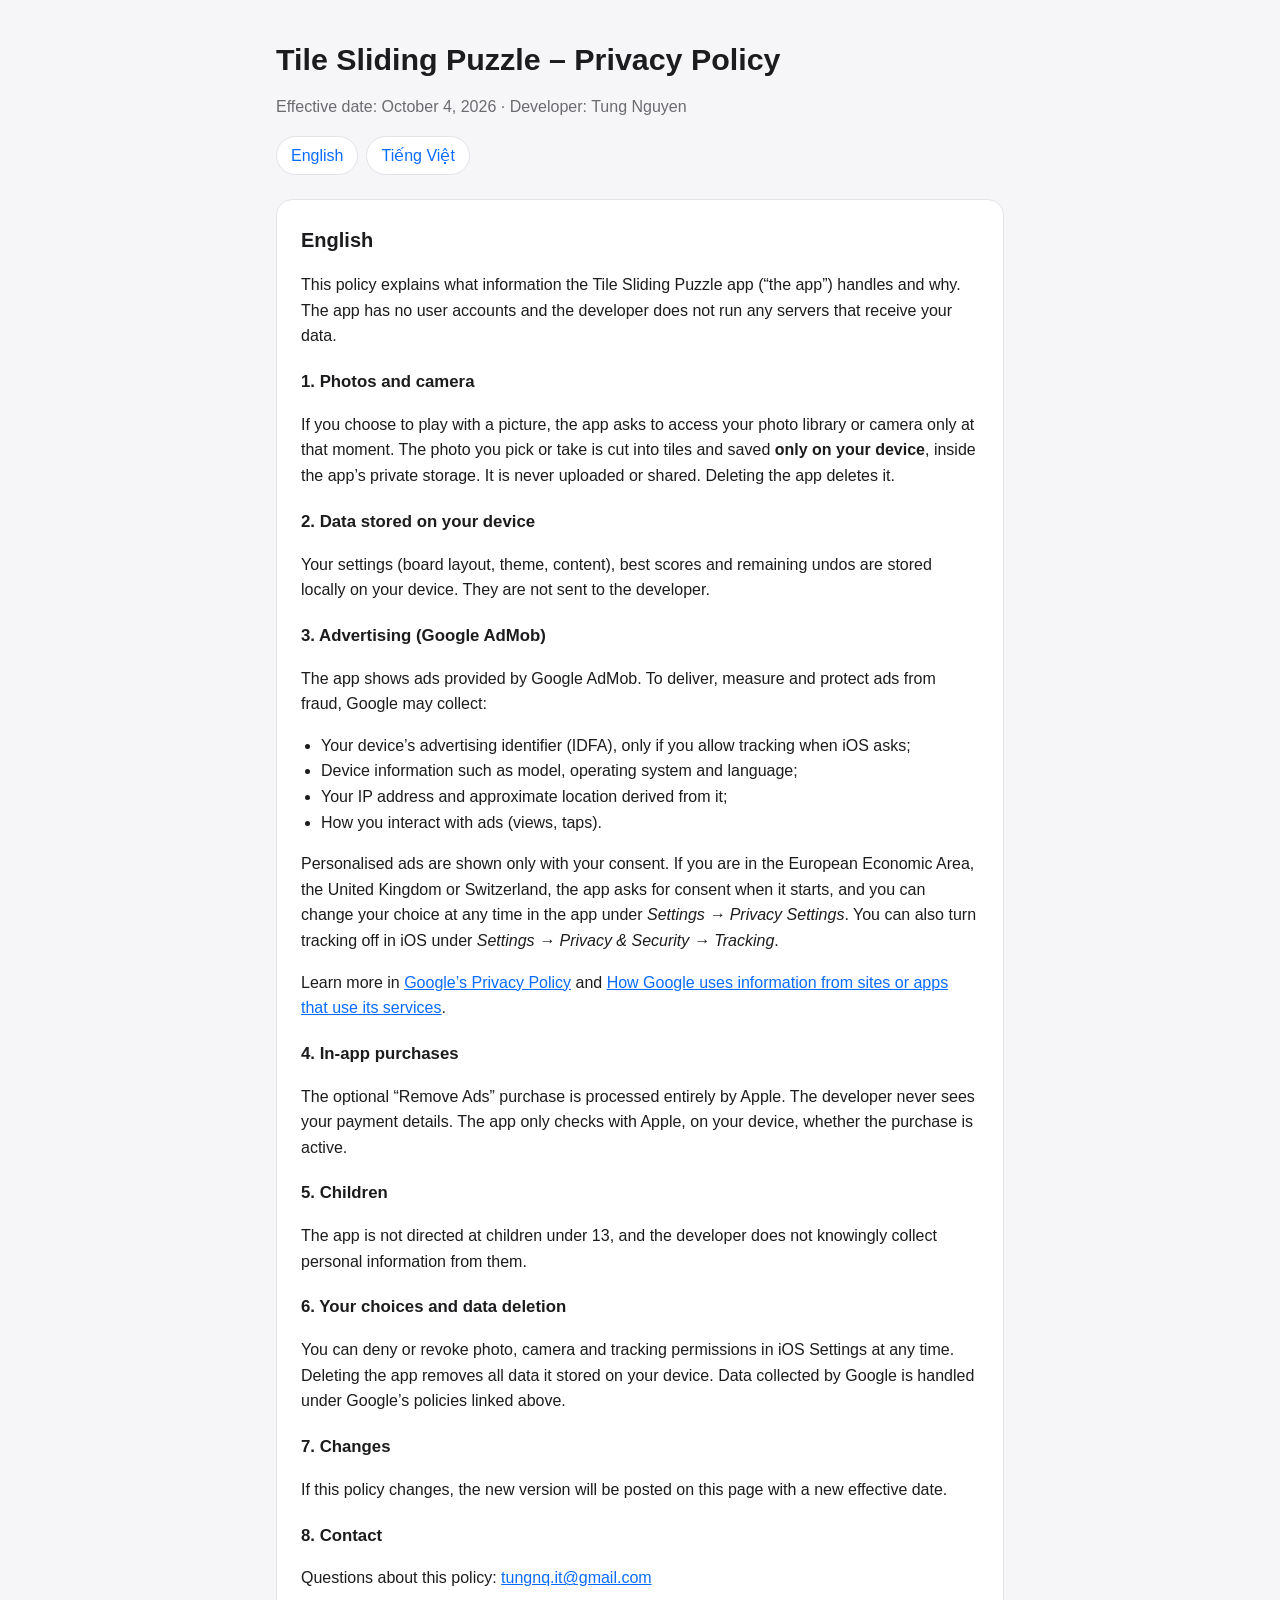
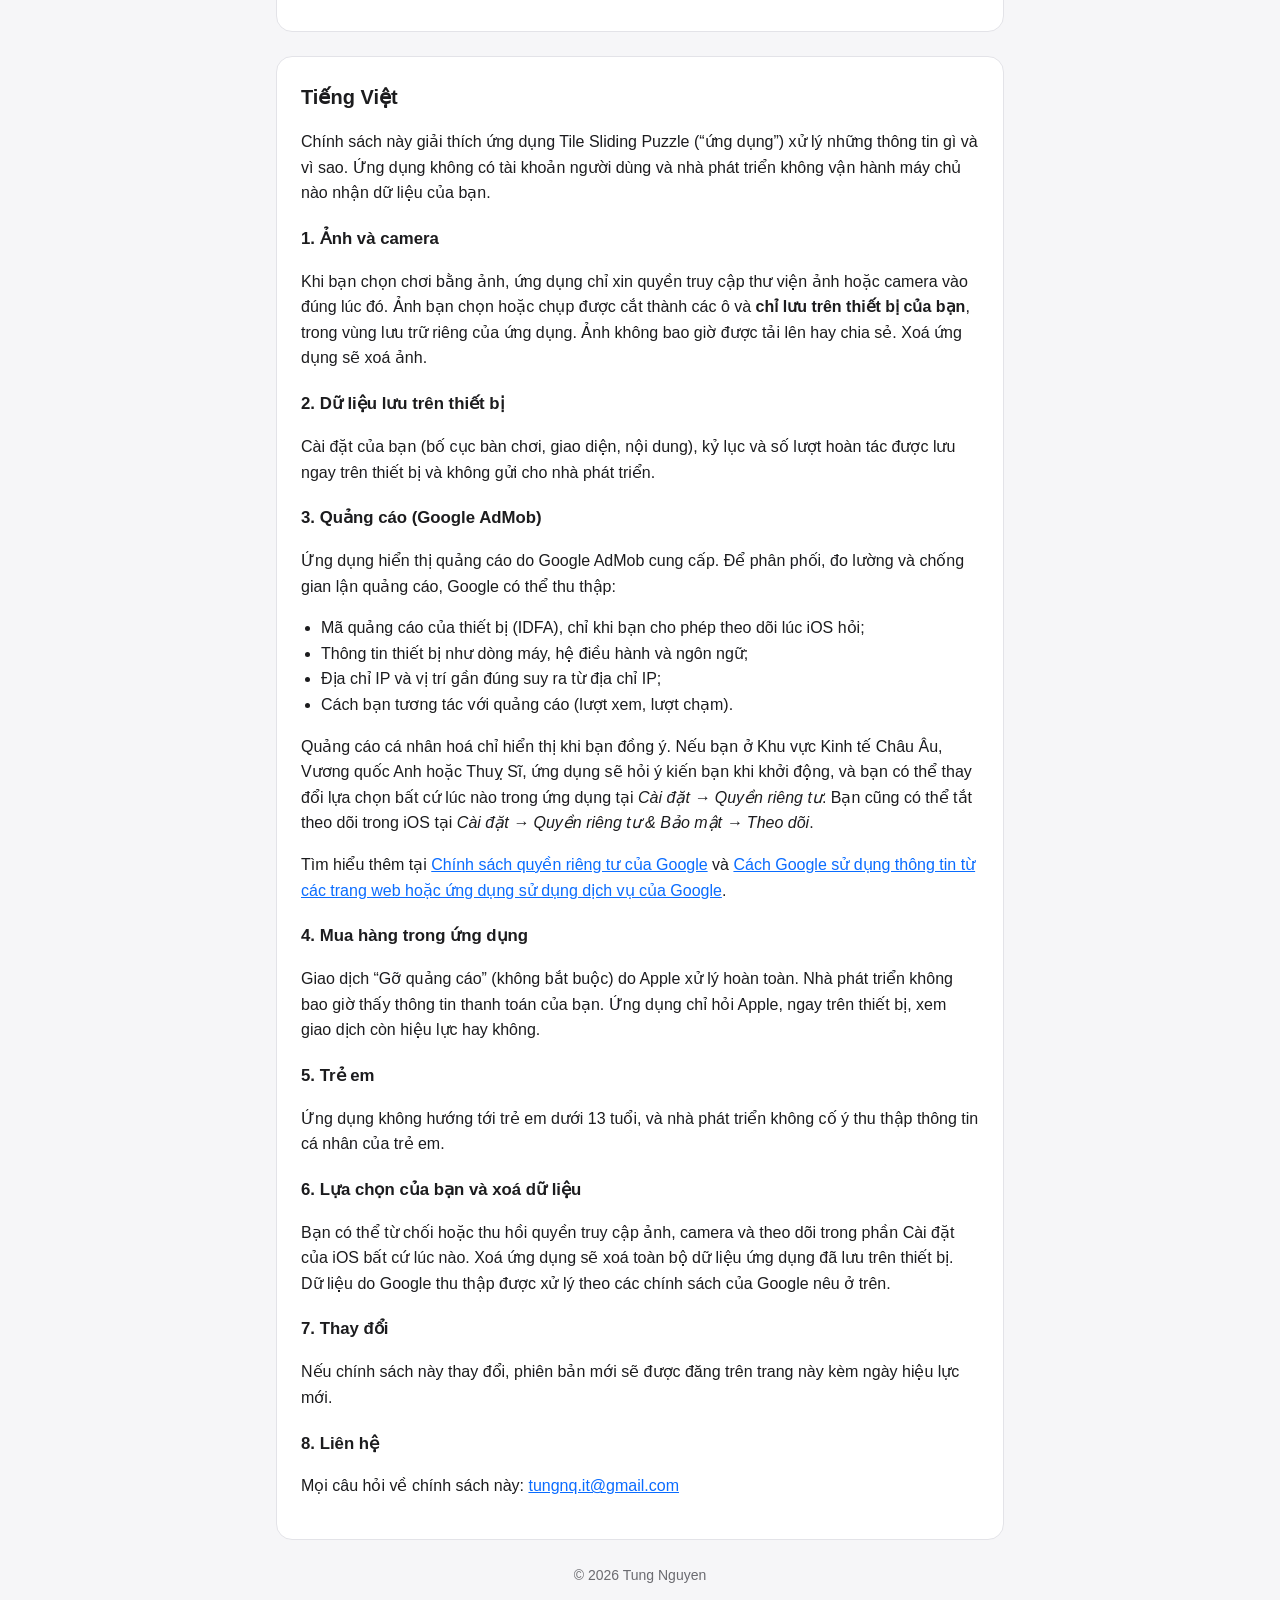
==== tile-sliding-puzzle/privacy-policy.html @ 5255c0d8 "Add developer site and Tile Sliding Puzzle privacy policy Co-Authored-By: Claude Opus 5.5 <noreply@a" ====
<!doctype html>
<html lang="en">
<head>
  <meta charset="utf-8">
  <meta name="viewport" content="width=device-width, initial-scale=1">
  <title>Tile Sliding Puzzle – Privacy Policy</title>
  <meta name="description" content="Privacy policy for the Tile Sliding Puzzle iOS app.">
  <link rel="stylesheet" href="../style.css">
</head>
<body>
<main>
  <h1>Tile Sliding Puzzle – Privacy Policy</h1>
  <p class="muted">Effective date: October 4, 2026 · Developer: Tung Nguyen</p>

  <nav class="lang">
    <a href="#en">English</a>
    <a href="#vi">Tiếng Việt</a>
  </nav>

  <section class="card" id="en" lang="en">
    <h2>English</h2>
    <p>This policy explains what information the Tile Sliding Puzzle app (“the app”) handles and why. The app has no user accounts and the developer does not run any servers that receive your data.</p>

    <h3>1. Photos and camera</h3>
    <p>If you choose to play with a picture, the app asks to access your photo library or camera only at that moment. The photo you pick or take is cut into tiles and saved <strong>only on your device</strong>, inside the app’s private storage. It is never uploaded or shared. Deleting the app deletes it.</p>

    <h3>2. Data stored on your device</h3>
    <p>Your settings (board layout, theme, content), best scores and remaining undos are stored locally on your device. They are not sent to the developer.</p>

    <h3>3. Advertising (Google AdMob)</h3>
    <p>The app shows ads provided by Google AdMob. To deliver, measure and protect ads from fraud, Google may collect:</p>
    <ul>
      <li>Your device’s advertising identifier (IDFA), only if you allow tracking when iOS asks;</li>
      <li>Device information such as model, operating system and language;</li>
      <li>Your IP address and approximate location derived from it;</li>
      <li>How you interact with ads (views, taps).</li>
    </ul>
    <p>Personalised ads are shown only with your consent. If you are in the European Economic Area, the United Kingdom or Switzerland, the app asks for consent when it starts, and you can change your choice at any time in the app under <em>Settings → Privacy Settings</em>. You can also turn tracking off in iOS under <em>Settings → Privacy &amp; Security → Tracking</em>.</p>
    <p>Learn more in <a href="https://policies.google.com/privacy">Google’s Privacy Policy</a> and <a href="https://policies.google.com/technologies/partner-sites">How Google uses information from sites or apps that use its services</a>.</p>

    <h3>4. In-app purchases</h3>
    <p>The optional “Remove Ads” purchase is processed entirely by Apple. The developer never sees your payment details. The app only checks with Apple, on your device, whether the purchase is active.</p>

    <h3>5. Children</h3>
    <p>The app is not directed at children under 13, and the developer does not knowingly collect personal information from them.</p>

    <h3>6. Your choices and data deletion</h3>
    <p>You can deny or revoke photo, camera and tracking permissions in iOS Settings at any time. Deleting the app removes all data it stored on your device. Data collected by Google is handled under Google’s policies linked above.</p>

    <h3>7. Changes</h3>
    <p>If this policy changes, the new version will be posted on this page with a new effective date.</p>

    <h3>8. Contact</h3>
    <p>Questions about this policy: <a href="mailto:tungnq.it@gmail.com">tungnq.it@gmail.com</a></p>
  </section>

  <section class="card" id="vi" lang="vi">
    <h2>Tiếng Việt</h2>
    <p>Chính sách này giải thích ứng dụng Tile Sliding Puzzle (“ứng dụng”) xử lý những thông tin gì và vì sao. Ứng dụng không có tài khoản người dùng và nhà phát triển không vận hành máy chủ nào nhận dữ liệu của bạn.</p>

    <h3>1. Ảnh và camera</h3>
    <p>Khi bạn chọn chơi bằng ảnh, ứng dụng chỉ xin quyền truy cập thư viện ảnh hoặc camera vào đúng lúc đó. Ảnh bạn chọn hoặc chụp được cắt thành các ô và <strong>chỉ lưu trên thiết bị của bạn</strong>, trong vùng lưu trữ riêng của ứng dụng. Ảnh không bao giờ được tải lên hay chia sẻ. Xoá ứng dụng sẽ xoá ảnh.</p>

    <h3>2. Dữ liệu lưu trên thiết bị</h3>
    <p>Cài đặt của bạn (bố cục bàn chơi, giao diện, nội dung), kỷ lục và số lượt hoàn tác được lưu ngay trên thiết bị và không gửi cho nhà phát triển.</p>

    <h3>3. Quảng cáo (Google AdMob)</h3>
    <p>Ứng dụng hiển thị quảng cáo do Google AdMob cung cấp. Để phân phối, đo lường và chống gian lận quảng cáo, Google có thể thu thập:</p>
    <ul>
      <li>Mã quảng cáo của thiết bị (IDFA), chỉ khi bạn cho phép theo dõi lúc iOS hỏi;</li>
      <li>Thông tin thiết bị như dòng máy, hệ điều hành và ngôn ngữ;</li>
      <li>Địa chỉ IP và vị trí gần đúng suy ra từ địa chỉ IP;</li>
      <li>Cách bạn tương tác với quảng cáo (lượt xem, lượt chạm).</li>
    </ul>
    <p>Quảng cáo cá nhân hoá chỉ hiển thị khi bạn đồng ý. Nếu bạn ở Khu vực Kinh tế Châu Âu, Vương quốc Anh hoặc Thuỵ Sĩ, ứng dụng sẽ hỏi ý kiến bạn khi khởi động, và bạn có thể thay đổi lựa chọn bất cứ lúc nào trong ứng dụng tại <em>Cài đặt → Quyền riêng tư</em>. Bạn cũng có thể tắt theo dõi trong iOS tại <em>Cài đặt → Quyền riêng tư &amp; Bảo mật → Theo dõi</em>.</p>
    <p>Tìm hiểu thêm tại <a href="https://policies.google.com/privacy?hl=vi">Chính sách quyền riêng tư của Google</a> và <a href="https://policies.google.com/technologies/partner-sites?hl=vi">Cách Google sử dụng thông tin từ các trang web hoặc ứng dụng sử dụng dịch vụ của Google</a>.</p>

    <h3>4. Mua hàng trong ứng dụng</h3>
    <p>Giao dịch “Gỡ quảng cáo” (không bắt buộc) do Apple xử lý hoàn toàn. Nhà phát triển không bao giờ thấy thông tin thanh toán của bạn. Ứng dụng chỉ hỏi Apple, ngay trên thiết bị, xem giao dịch còn hiệu lực hay không.</p>

    <h3>5. Trẻ em</h3>
    <p>Ứng dụng không hướng tới trẻ em dưới 13 tuổi, và nhà phát triển không cố ý thu thập thông tin cá nhân của trẻ em.</p>

    <h3>6. Lựa chọn của bạn và xoá dữ liệu</h3>
    <p>Bạn có thể từ chối hoặc thu hồi quyền truy cập ảnh, camera và theo dõi trong phần Cài đặt của iOS bất cứ lúc nào. Xoá ứng dụng sẽ xoá toàn bộ dữ liệu ứng dụng đã lưu trên thiết bị. Dữ liệu do Google thu thập được xử lý theo các chính sách của Google nêu ở trên.</p>

    <h3>7. Thay đổi</h3>
    <p>Nếu chính sách này thay đổi, phiên bản mới sẽ được đăng trên trang này kèm ngày hiệu lực mới.</p>

    <h3>8. Liên hệ</h3>
    <p>Mọi câu hỏi về chính sách này: <a href="mailto:tungnq.it@gmail.com">tungnq.it@gmail.com</a></p>
  </section>

  <footer>© 2026 Tung Nguyen</footer>
</main>
</body>
</html>
---- style.css ----
:root {
  --bg: #f6f6f8;
  --surface: #ffffff;
  --text: #1c1c1e;
  --muted: #6b6b70;
  --accent: #0a6cff;
  --border: #e3e3e8;
}

@media (prefers-color-scheme: dark) {
  :root {
    --bg: #000000;
    --surface: #1c1c1e;
    --text: #f2f2f7;
    --muted: #a1a1a8;
    --accent: #4c9dff;
    --border: #2c2c2e;
  }
}

* { box-sizing: border-box; }

body {
  margin: 0;
  background: var(--bg);
  color: var(--text);
  font: 16px/1.6 -apple-system, BlinkMacSystemFont, "Segoe UI", Roboto, Helvetica, Arial, sans-serif;
  -webkit-text-size-adjust: 100%;
}

main {
  max-width: 760px;
  margin: 0 auto;
  padding: 40px 16px 64px;
}

.card {
  background: var(--surface);
  border: 1px solid var(--border);
  border-radius: 16px;
  padding: 24px;
  margin-bottom: 24px;
}

h1 { font-size: 1.9rem; line-height: 1.25; margin: 0 0 4px; }
h2 { font-size: 1.25rem; margin: 32px 0 8px; }
h3 { font-size: 1.05rem; margin: 20px 0 6px; }
.card > h2:first-child { margin-top: 0; }

p, li { overflow-wrap: anywhere; }
ul { padding-left: 1.25rem; }
a { color: var(--accent); }
.muted { color: var(--muted); }

nav.lang {
  display: flex;
  gap: 8px;
  margin: 16px 0 24px;
}
nav.lang a {
  padding: 6px 14px;
  border: 1px solid var(--border);
  border-radius: 999px;
  text-decoration: none;
  background: var(--surface);
}

footer {
  text-align: center;
  color: var(--muted);
  font-size: 0.875rem;
}
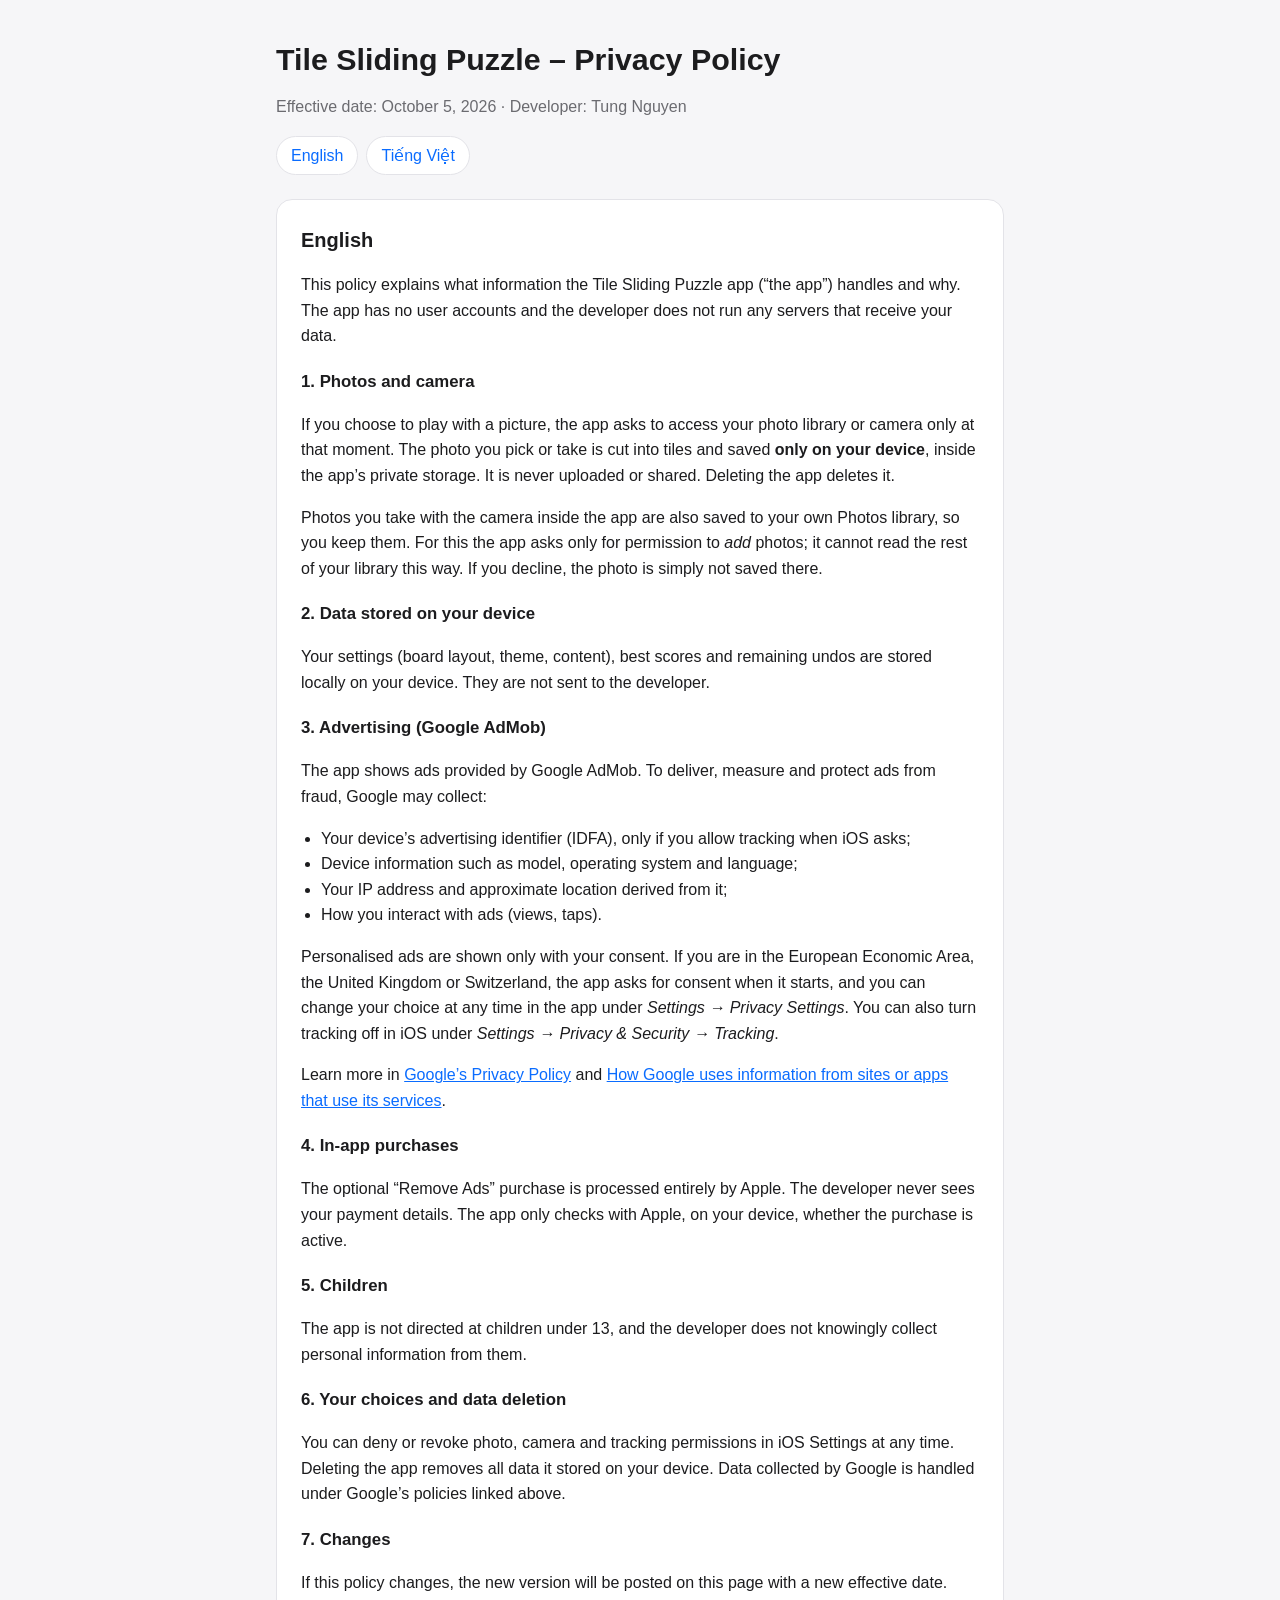
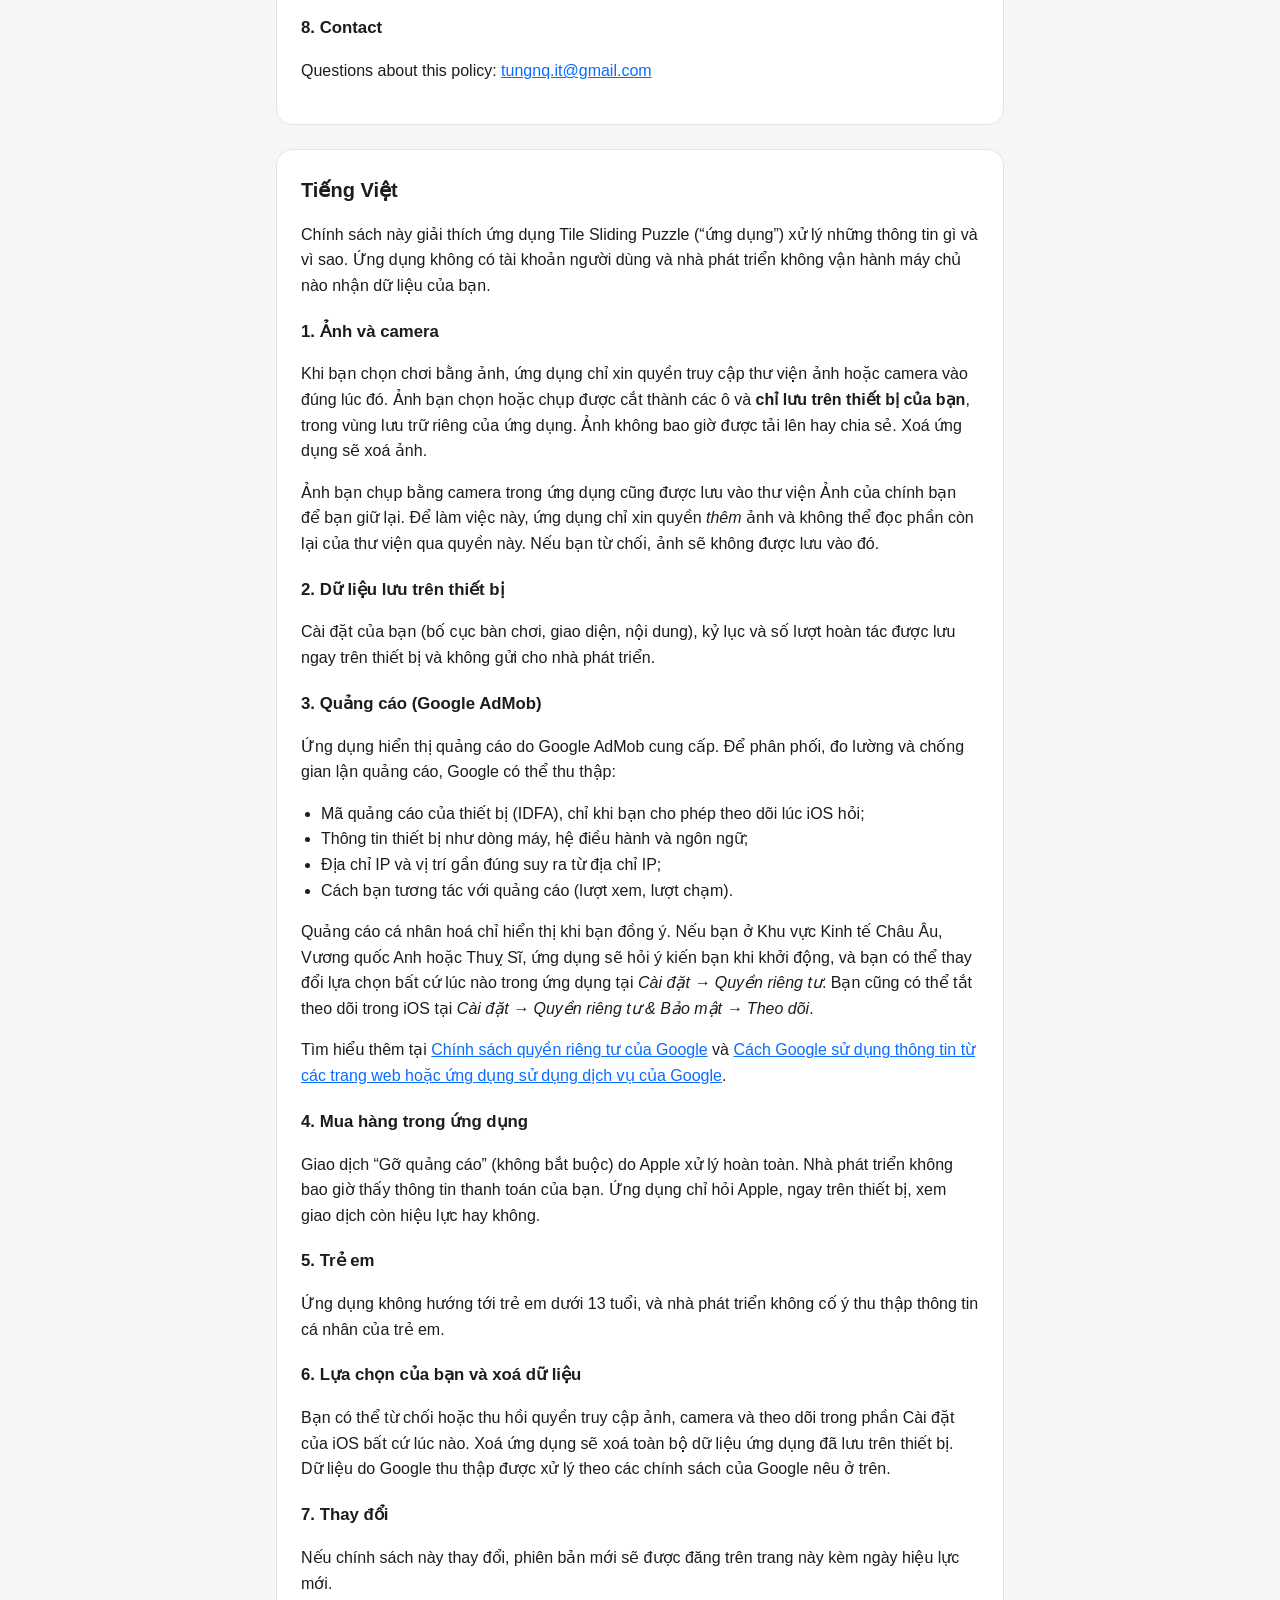
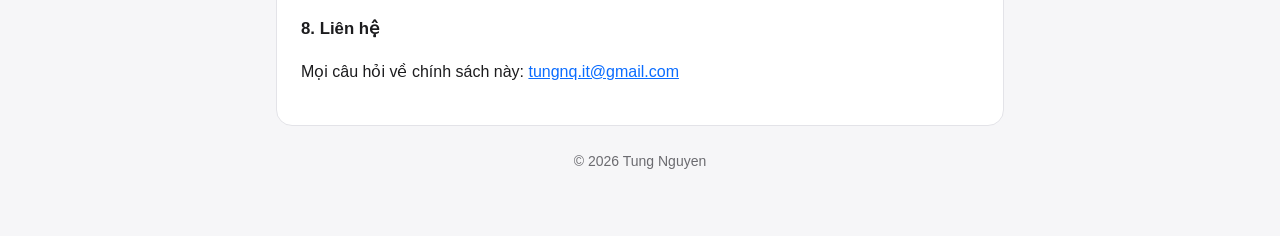
==== commit 5ec26e1c: "Privacy policy: camera photos are saved to the user's Photos library Co-Authored-By: Claude Opus 5.5" ====
--- a/tile-sliding-puzzle/privacy-policy.html
+++ b/tile-sliding-puzzle/privacy-policy.html
@@ -10,7 +10,7 @@
 <body>
 <main>
   <h1>Tile Sliding Puzzle – Privacy Policy</h1>
-  <p class="muted">Effective date: October 4, 2026 · Developer: Tung Nguyen</p>
+  <p class="muted">Effective date: October 5, 2026 · Developer: Tung Nguyen</p>
 
   <nav class="lang">
     <a href="#en">English</a>
@@ -23,6 +23,7 @@
 
     <h3>1. Photos and camera</h3>
     <p>If you choose to play with a picture, the app asks to access your photo library or camera only at that moment. The photo you pick or take is cut into tiles and saved <strong>only on your device</strong>, inside the app’s private storage. It is never uploaded or shared. Deleting the app deletes it.</p>
+    <p>Photos you take with the camera inside the app are also saved to your own Photos library, so you keep them. For this the app asks only for permission to <em>add</em> photos; it cannot read the rest of your library this way. If you decline, the photo is simply not saved there.</p>
 
     <h3>2. Data stored on your device</h3>
     <p>Your settings (board layout, theme, content), best scores and remaining undos are stored locally on your device. They are not sent to the developer.</p>
@@ -60,6 +61,7 @@
 
     <h3>1. Ảnh và camera</h3>
     <p>Khi bạn chọn chơi bằng ảnh, ứng dụng chỉ xin quyền truy cập thư viện ảnh hoặc camera vào đúng lúc đó. Ảnh bạn chọn hoặc chụp được cắt thành các ô và <strong>chỉ lưu trên thiết bị của bạn</strong>, trong vùng lưu trữ riêng của ứng dụng. Ảnh không bao giờ được tải lên hay chia sẻ. Xoá ứng dụng sẽ xoá ảnh.</p>
+    <p>Ảnh bạn chụp bằng camera trong ứng dụng cũng được lưu vào thư viện Ảnh của chính bạn để bạn giữ lại. Để làm việc này, ứng dụng chỉ xin quyền <em>thêm</em> ảnh và không thể đọc phần còn lại của thư viện qua quyền này. Nếu bạn từ chối, ảnh sẽ không được lưu vào đó.</p>
 
     <h3>2. Dữ liệu lưu trên thiết bị</h3>
     <p>Cài đặt của bạn (bố cục bàn chơi, giao diện, nội dung), kỷ lục và số lượt hoàn tác được lưu ngay trên thiết bị và không gửi cho nhà phát triển.</p>
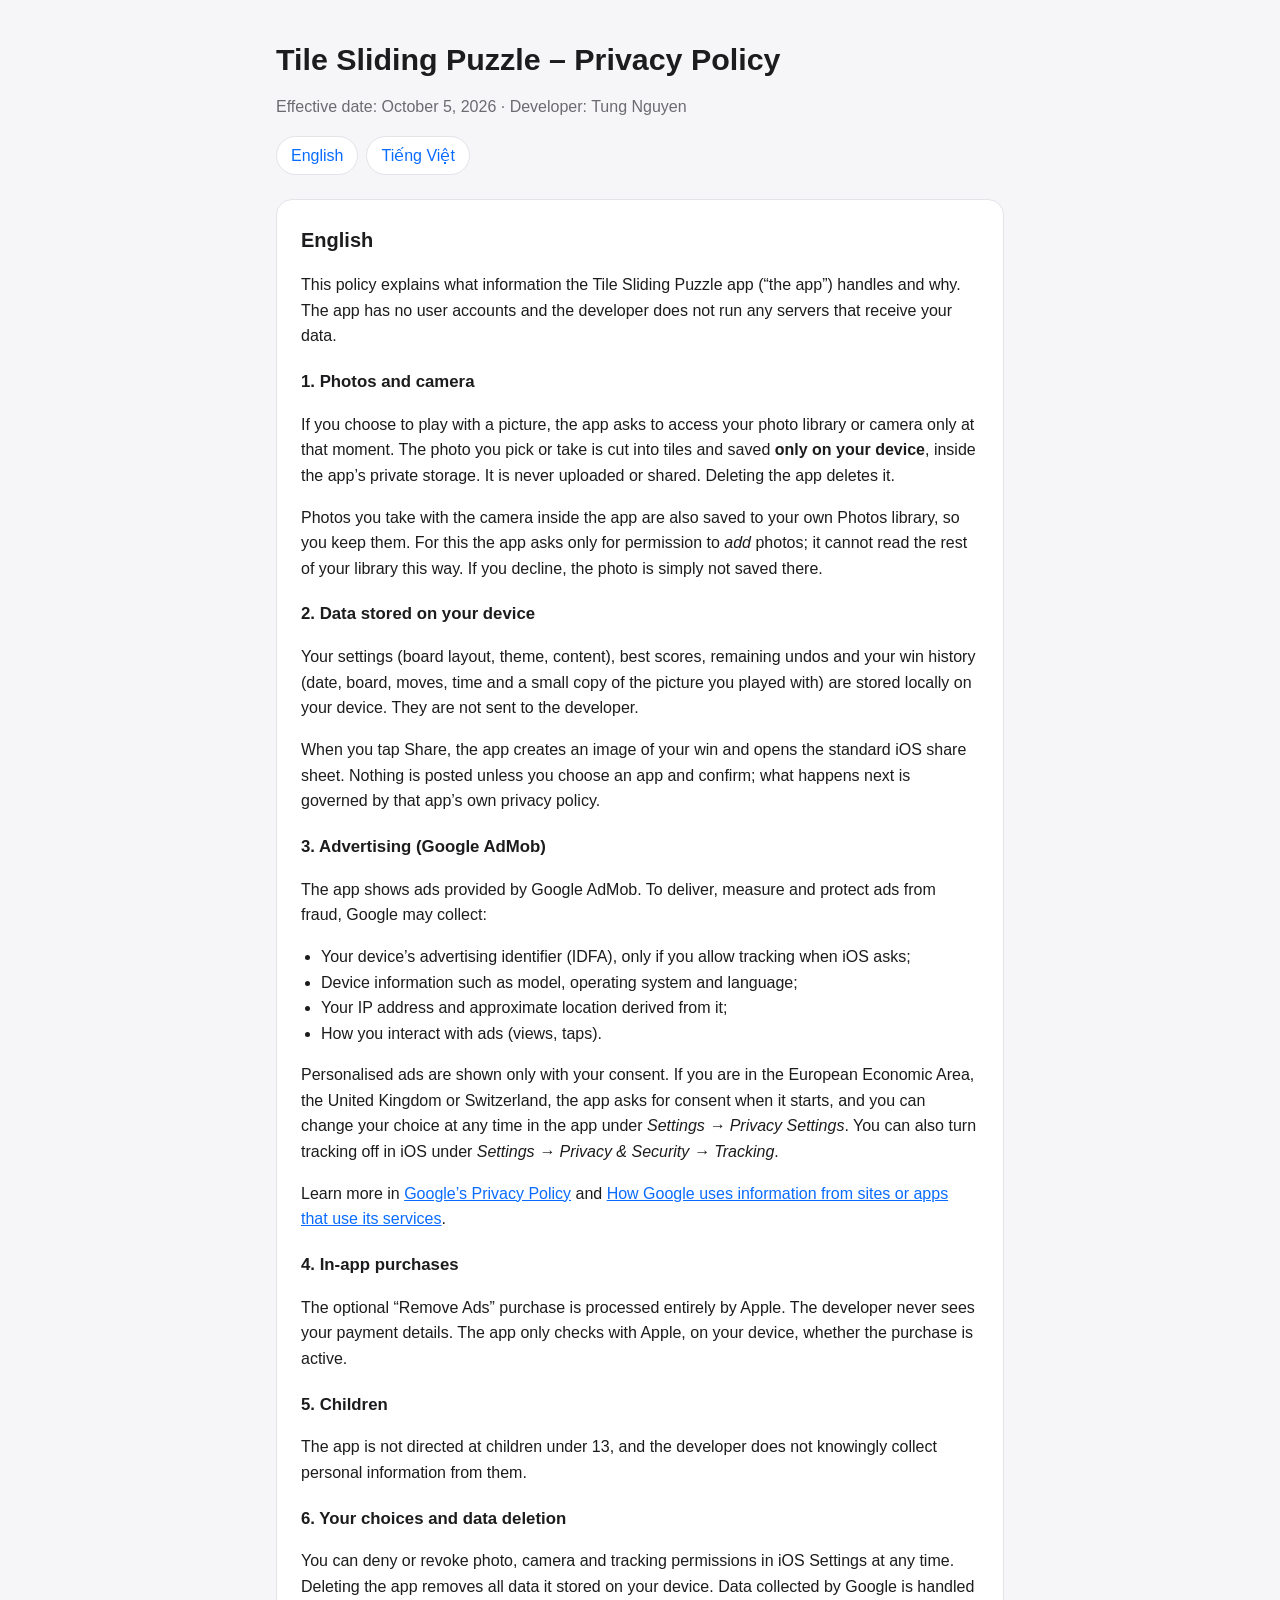
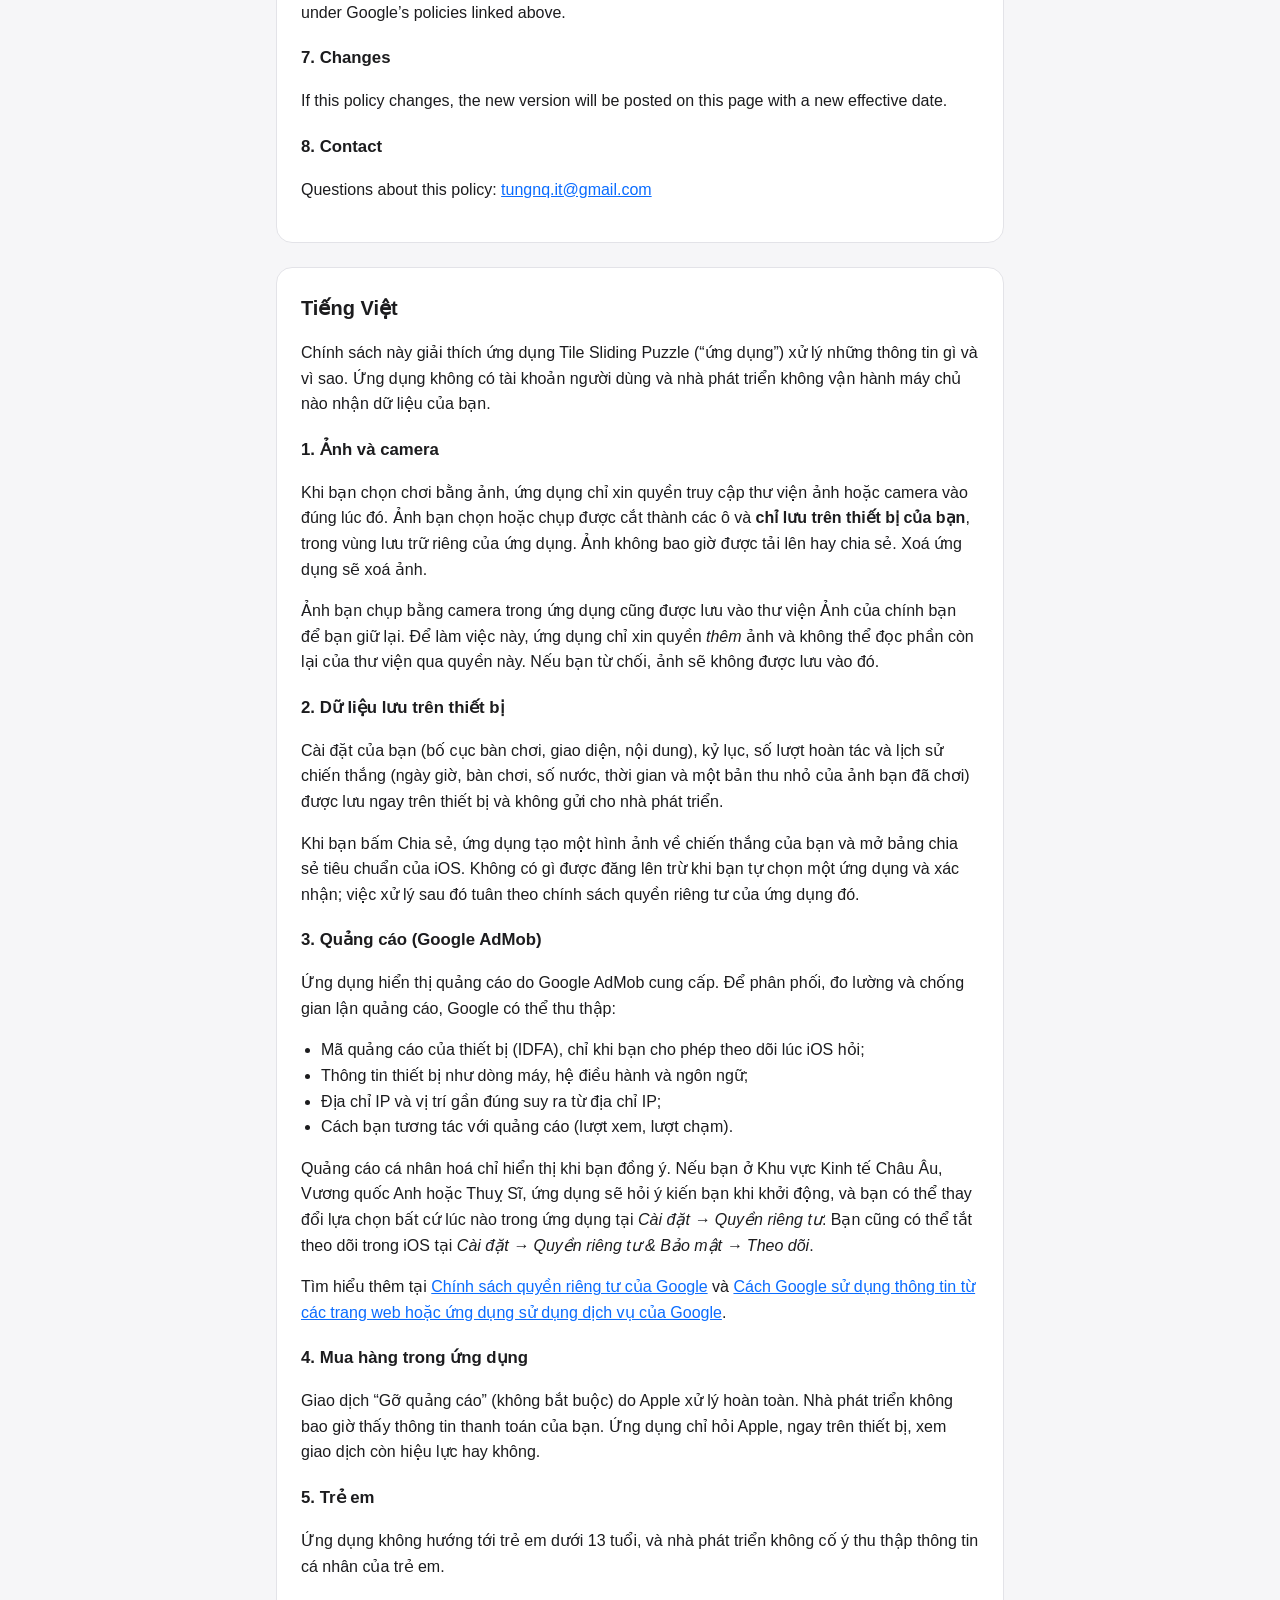
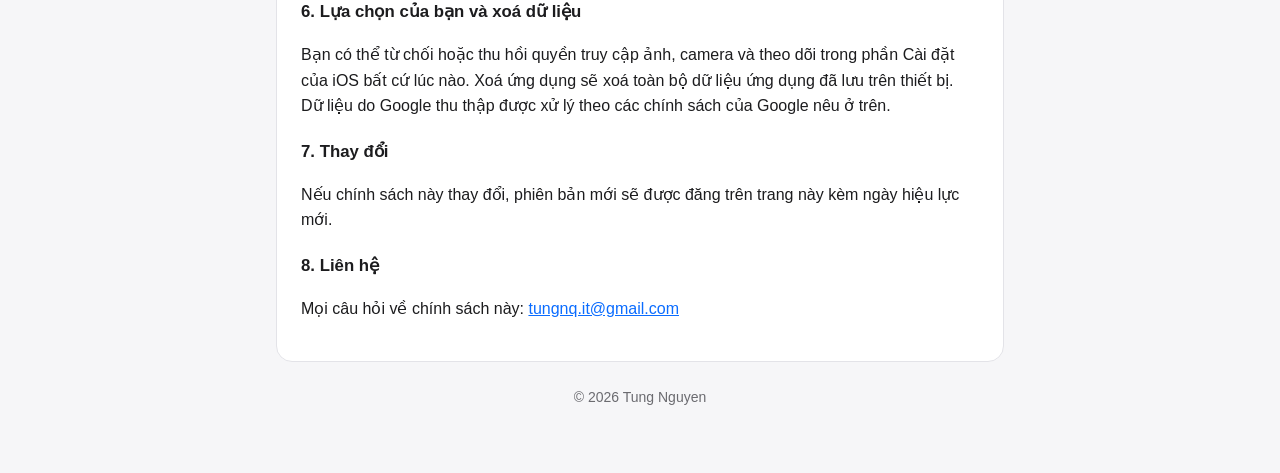
==== commit 95b860c9: "Privacy policy: win history and sharing Co-Authored-By: Claude Opus 5.5 <noreply@anthropic.com>" ====
--- a/tile-sliding-puzzle/privacy-policy.html
+++ b/tile-sliding-puzzle/privacy-policy.html
@@ -26,7 +26,8 @@
     <p>Photos you take with the camera inside the app are also saved to your own Photos library, so you keep them. For this the app asks only for permission to <em>add</em> photos; it cannot read the rest of your library this way. If you decline, the photo is simply not saved there.</p>
 
     <h3>2. Data stored on your device</h3>
-    <p>Your settings (board layout, theme, content), best scores and remaining undos are stored locally on your device. They are not sent to the developer.</p>
+    <p>Your settings (board layout, theme, content), best scores, remaining undos and your win history (date, board, moves, time and a small copy of the picture you played with) are stored locally on your device. They are not sent to the developer.</p>
+    <p>When you tap Share, the app creates an image of your win and opens the standard iOS share sheet. Nothing is posted unless you choose an app and confirm; what happens next is governed by that app’s own privacy policy.</p>
 
     <h3>3. Advertising (Google AdMob)</h3>
     <p>The app shows ads provided by Google AdMob. To deliver, measure and protect ads from fraud, Google may collect:</p>
@@ -64,7 +65,8 @@
     <p>Ảnh bạn chụp bằng camera trong ứng dụng cũng được lưu vào thư viện Ảnh của chính bạn để bạn giữ lại. Để làm việc này, ứng dụng chỉ xin quyền <em>thêm</em> ảnh và không thể đọc phần còn lại của thư viện qua quyền này. Nếu bạn từ chối, ảnh sẽ không được lưu vào đó.</p>
 
     <h3>2. Dữ liệu lưu trên thiết bị</h3>
-    <p>Cài đặt của bạn (bố cục bàn chơi, giao diện, nội dung), kỷ lục và số lượt hoàn tác được lưu ngay trên thiết bị và không gửi cho nhà phát triển.</p>
+    <p>Cài đặt của bạn (bố cục bàn chơi, giao diện, nội dung), kỷ lục, số lượt hoàn tác và lịch sử chiến thắng (ngày giờ, bàn chơi, số nước, thời gian và một bản thu nhỏ của ảnh bạn đã chơi) được lưu ngay trên thiết bị và không gửi cho nhà phát triển.</p>
+    <p>Khi bạn bấm Chia sẻ, ứng dụng tạo một hình ảnh về chiến thắng của bạn và mở bảng chia sẻ tiêu chuẩn của iOS. Không có gì được đăng lên trừ khi bạn tự chọn một ứng dụng và xác nhận; việc xử lý sau đó tuân theo chính sách quyền riêng tư của ứng dụng đó.</p>
 
     <h3>3. Quảng cáo (Google AdMob)</h3>
     <p>Ứng dụng hiển thị quảng cáo do Google AdMob cung cấp. Để phân phối, đo lường và chống gian lận quảng cáo, Google có thể thu thập:</p>
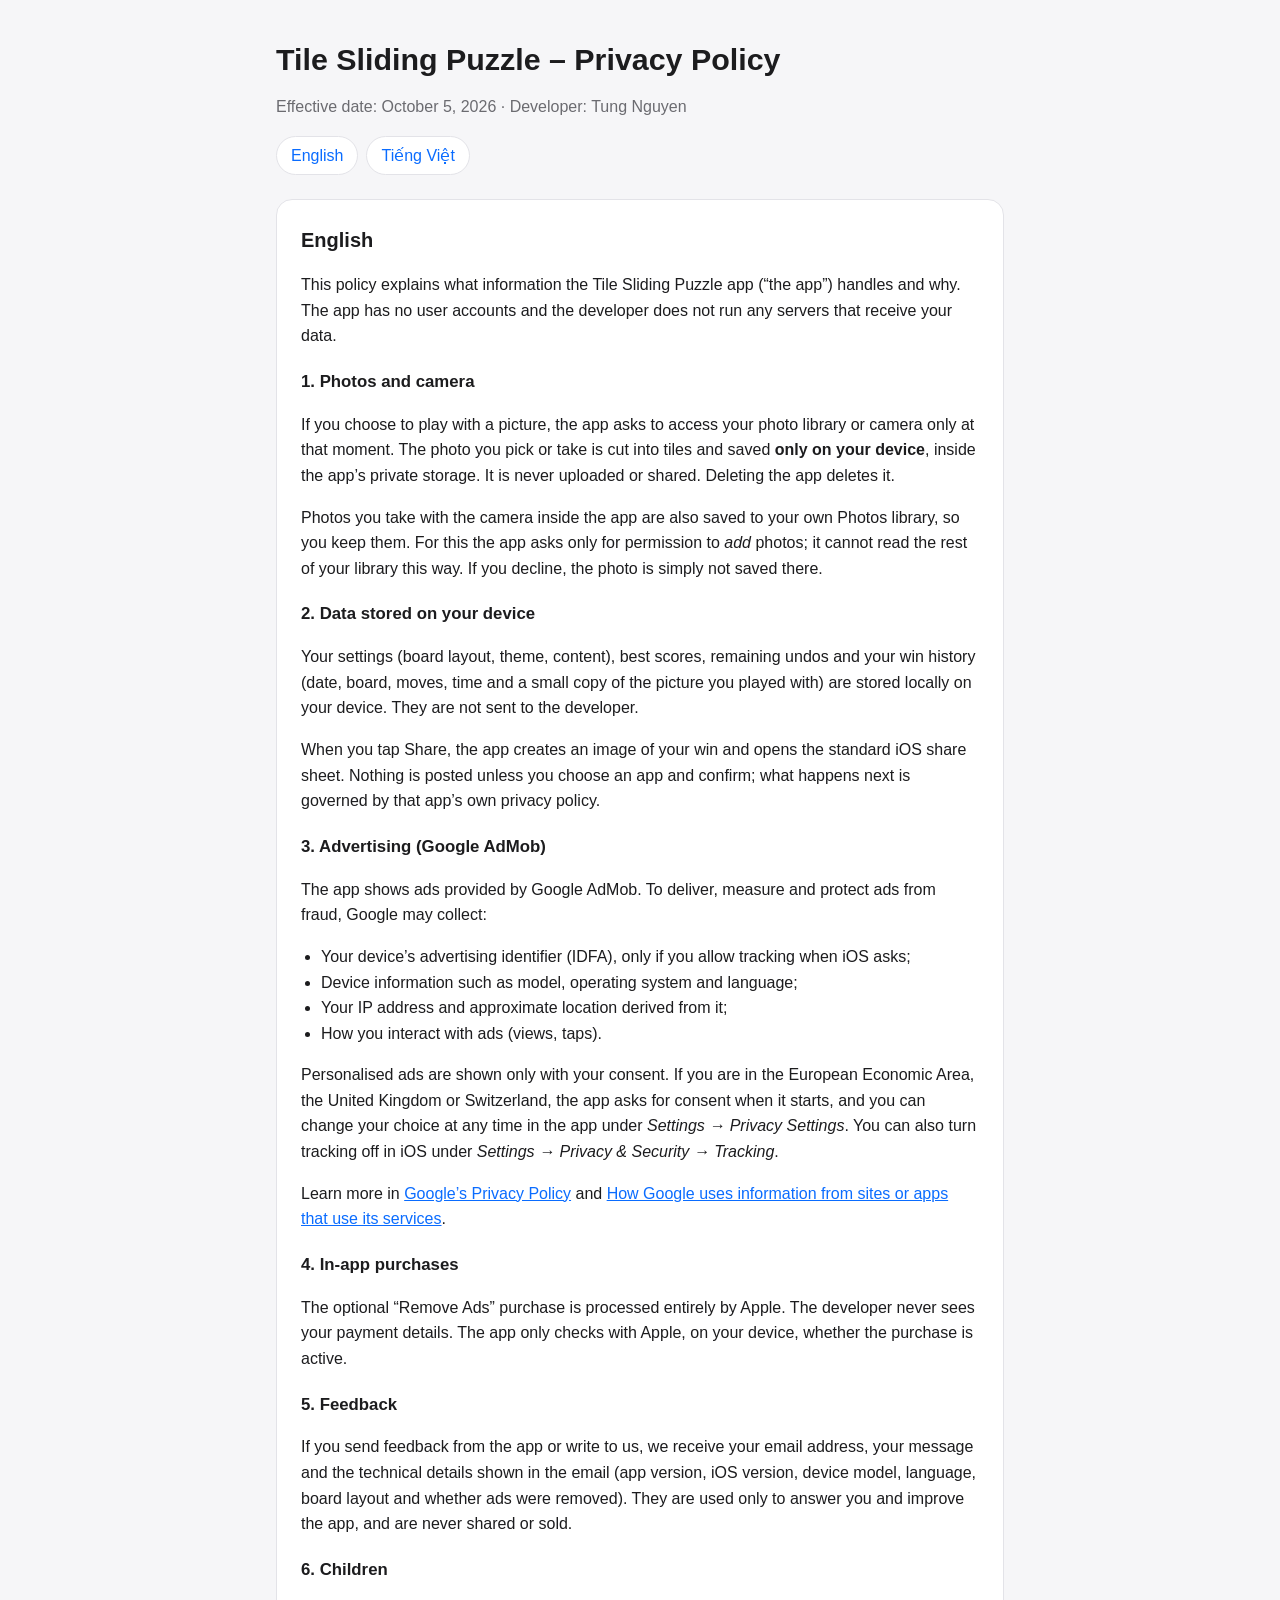
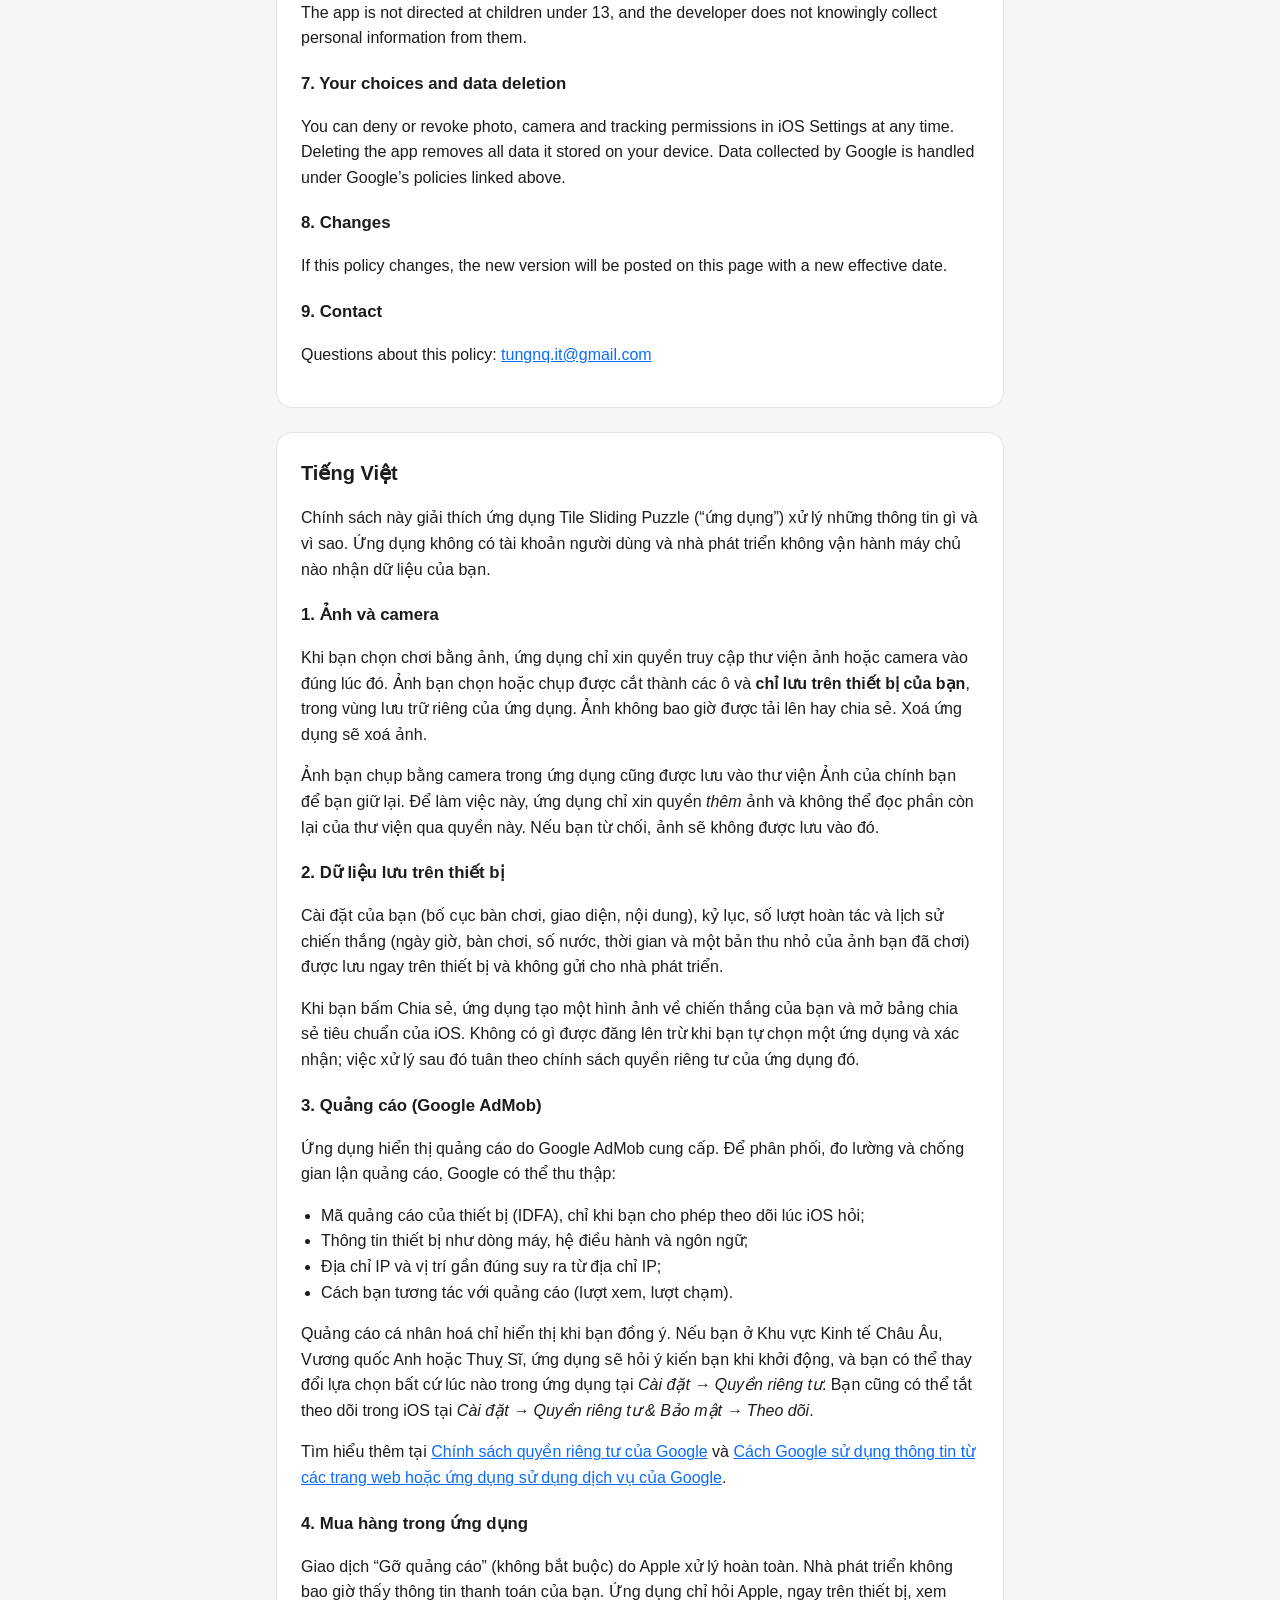
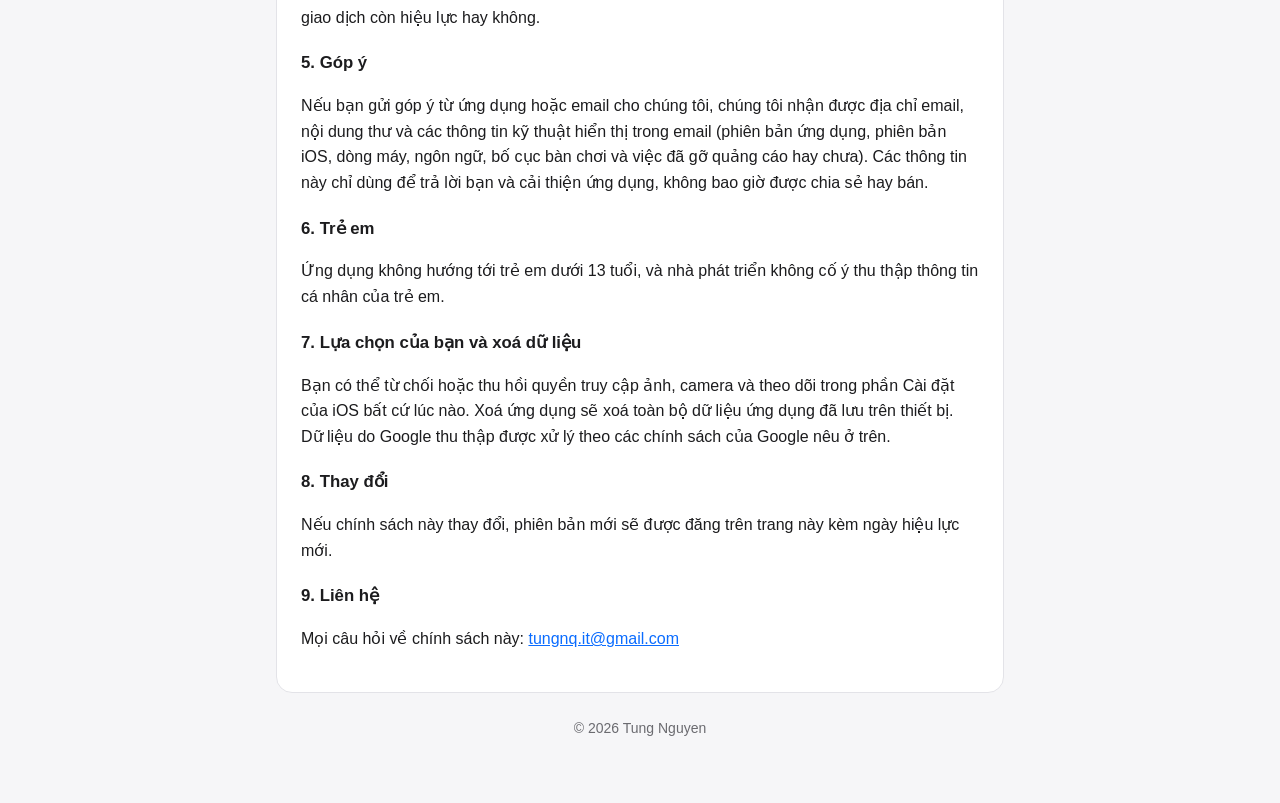
==== commit b4c5f0e6: "Privacy policy: feedback emails Co-Authored-By: Claude Opus 5.5 <noreply@anthropic.com>" ====
--- a/tile-sliding-puzzle/privacy-policy.html
+++ b/tile-sliding-puzzle/privacy-policy.html
@@ -43,16 +43,19 @@
     <h3>4. In-app purchases</h3>
     <p>The optional “Remove Ads” purchase is processed entirely by Apple. The developer never sees your payment details. The app only checks with Apple, on your device, whether the purchase is active.</p>
 
-    <h3>5. Children</h3>
+    <h3>5. Feedback</h3>
+    <p>If you send feedback from the app or write to us, we receive your email address, your message and the technical details shown in the email (app version, iOS version, device model, language, board layout and whether ads were removed). They are used only to answer you and improve the app, and are never shared or sold.</p>
+
+    <h3>6. Children</h3>
     <p>The app is not directed at children under 13, and the developer does not knowingly collect personal information from them.</p>
 
-    <h3>6. Your choices and data deletion</h3>
+    <h3>7. Your choices and data deletion</h3>
     <p>You can deny or revoke photo, camera and tracking permissions in iOS Settings at any time. Deleting the app removes all data it stored on your device. Data collected by Google is handled under Google’s policies linked above.</p>
 
-    <h3>7. Changes</h3>
+    <h3>8. Changes</h3>
     <p>If this policy changes, the new version will be posted on this page with a new effective date.</p>
 
-    <h3>8. Contact</h3>
+    <h3>9. Contact</h3>
     <p>Questions about this policy: <a href="mailto:tungnq.it@gmail.com">tungnq.it@gmail.com</a></p>
   </section>
 
@@ -82,16 +85,19 @@
     <h3>4. Mua hàng trong ứng dụng</h3>
     <p>Giao dịch “Gỡ quảng cáo” (không bắt buộc) do Apple xử lý hoàn toàn. Nhà phát triển không bao giờ thấy thông tin thanh toán của bạn. Ứng dụng chỉ hỏi Apple, ngay trên thiết bị, xem giao dịch còn hiệu lực hay không.</p>
 
-    <h3>5. Trẻ em</h3>
+    <h3>5. Góp ý</h3>
+    <p>Nếu bạn gửi góp ý từ ứng dụng hoặc email cho chúng tôi, chúng tôi nhận được địa chỉ email, nội dung thư và các thông tin kỹ thuật hiển thị trong email (phiên bản ứng dụng, phiên bản iOS, dòng máy, ngôn ngữ, bố cục bàn chơi và việc đã gỡ quảng cáo hay chưa). Các thông tin này chỉ dùng để trả lời bạn và cải thiện ứng dụng, không bao giờ được chia sẻ hay bán.</p>
+
+    <h3>6. Trẻ em</h3>
     <p>Ứng dụng không hướng tới trẻ em dưới 13 tuổi, và nhà phát triển không cố ý thu thập thông tin cá nhân của trẻ em.</p>
 
-    <h3>6. Lựa chọn của bạn và xoá dữ liệu</h3>
+    <h3>7. Lựa chọn của bạn và xoá dữ liệu</h3>
     <p>Bạn có thể từ chối hoặc thu hồi quyền truy cập ảnh, camera và theo dõi trong phần Cài đặt của iOS bất cứ lúc nào. Xoá ứng dụng sẽ xoá toàn bộ dữ liệu ứng dụng đã lưu trên thiết bị. Dữ liệu do Google thu thập được xử lý theo các chính sách của Google nêu ở trên.</p>
 
-    <h3>7. Thay đổi</h3>
+    <h3>8. Thay đổi</h3>
     <p>Nếu chính sách này thay đổi, phiên bản mới sẽ được đăng trên trang này kèm ngày hiệu lực mới.</p>
 
-    <h3>8. Liên hệ</h3>
+    <h3>9. Liên hệ</h3>
     <p>Mọi câu hỏi về chính sách này: <a href="mailto:tungnq.it@gmail.com">tungnq.it@gmail.com</a></p>
   </section>
 
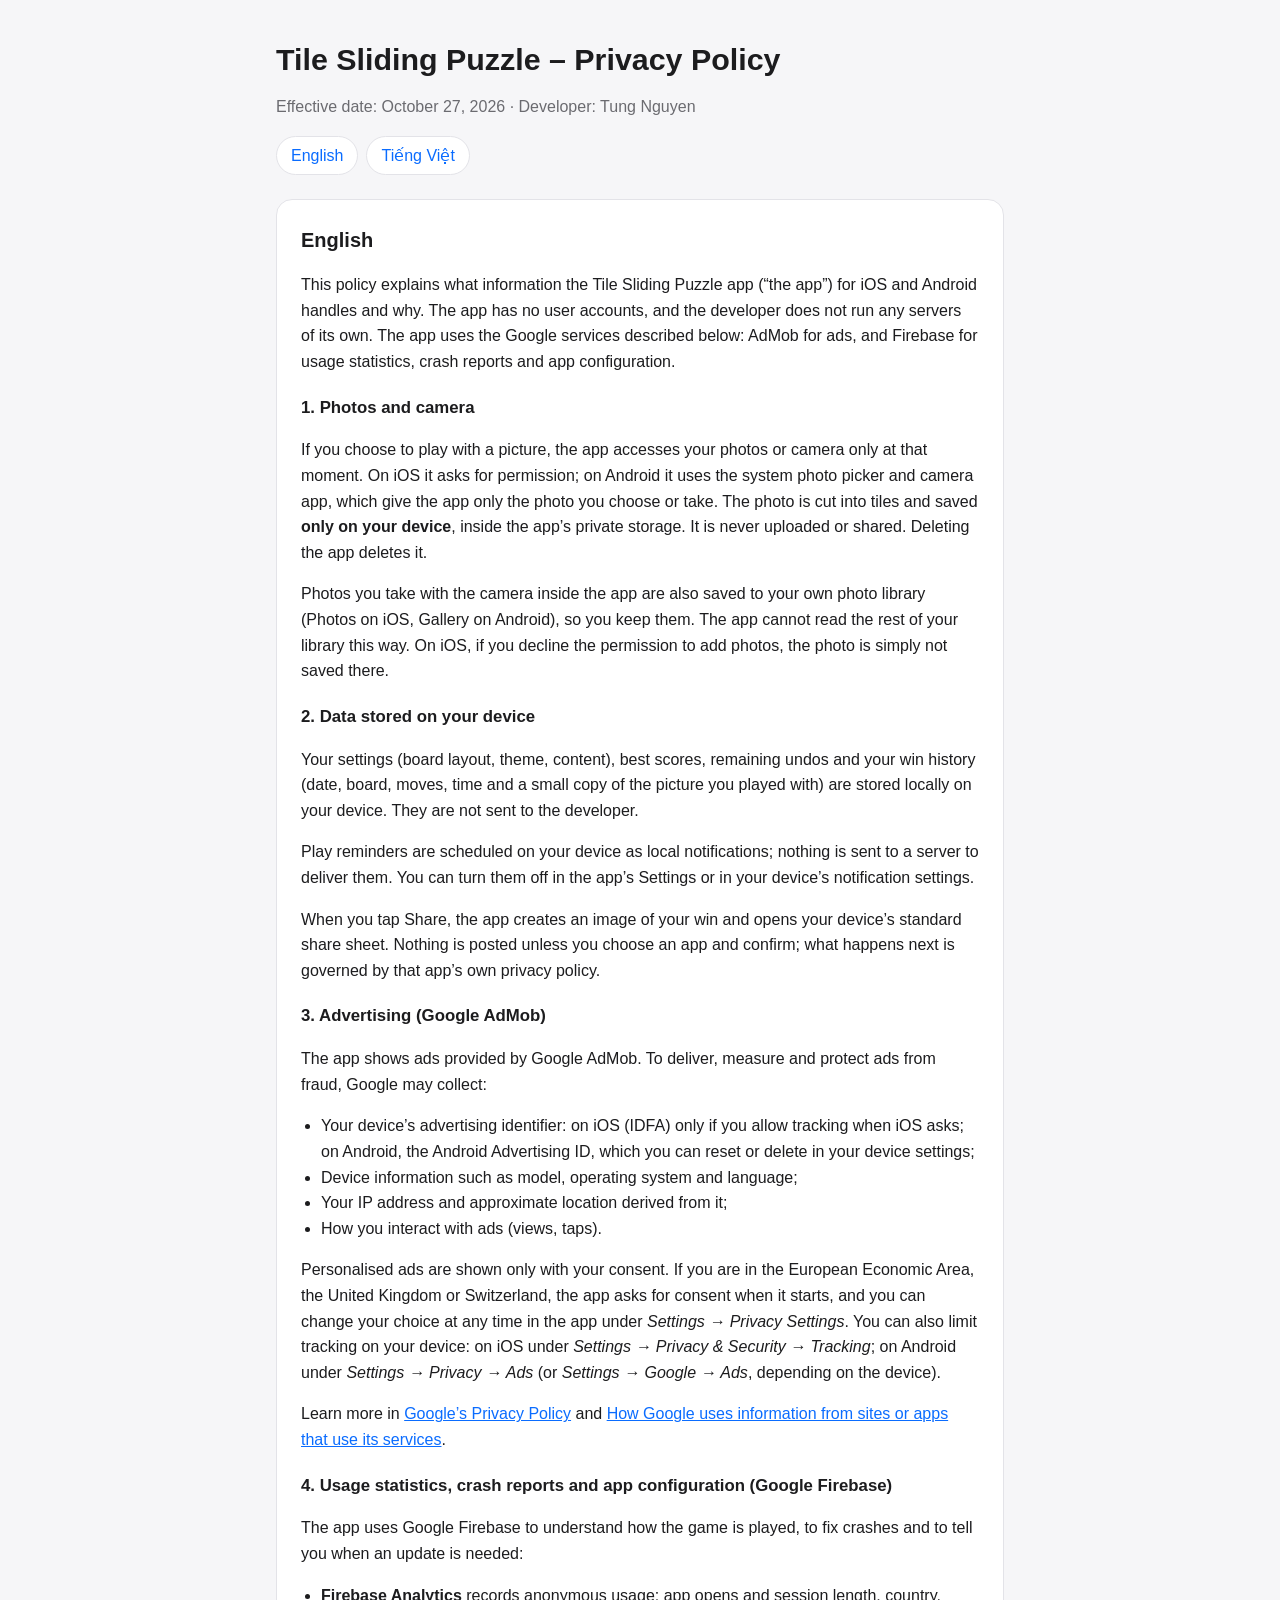
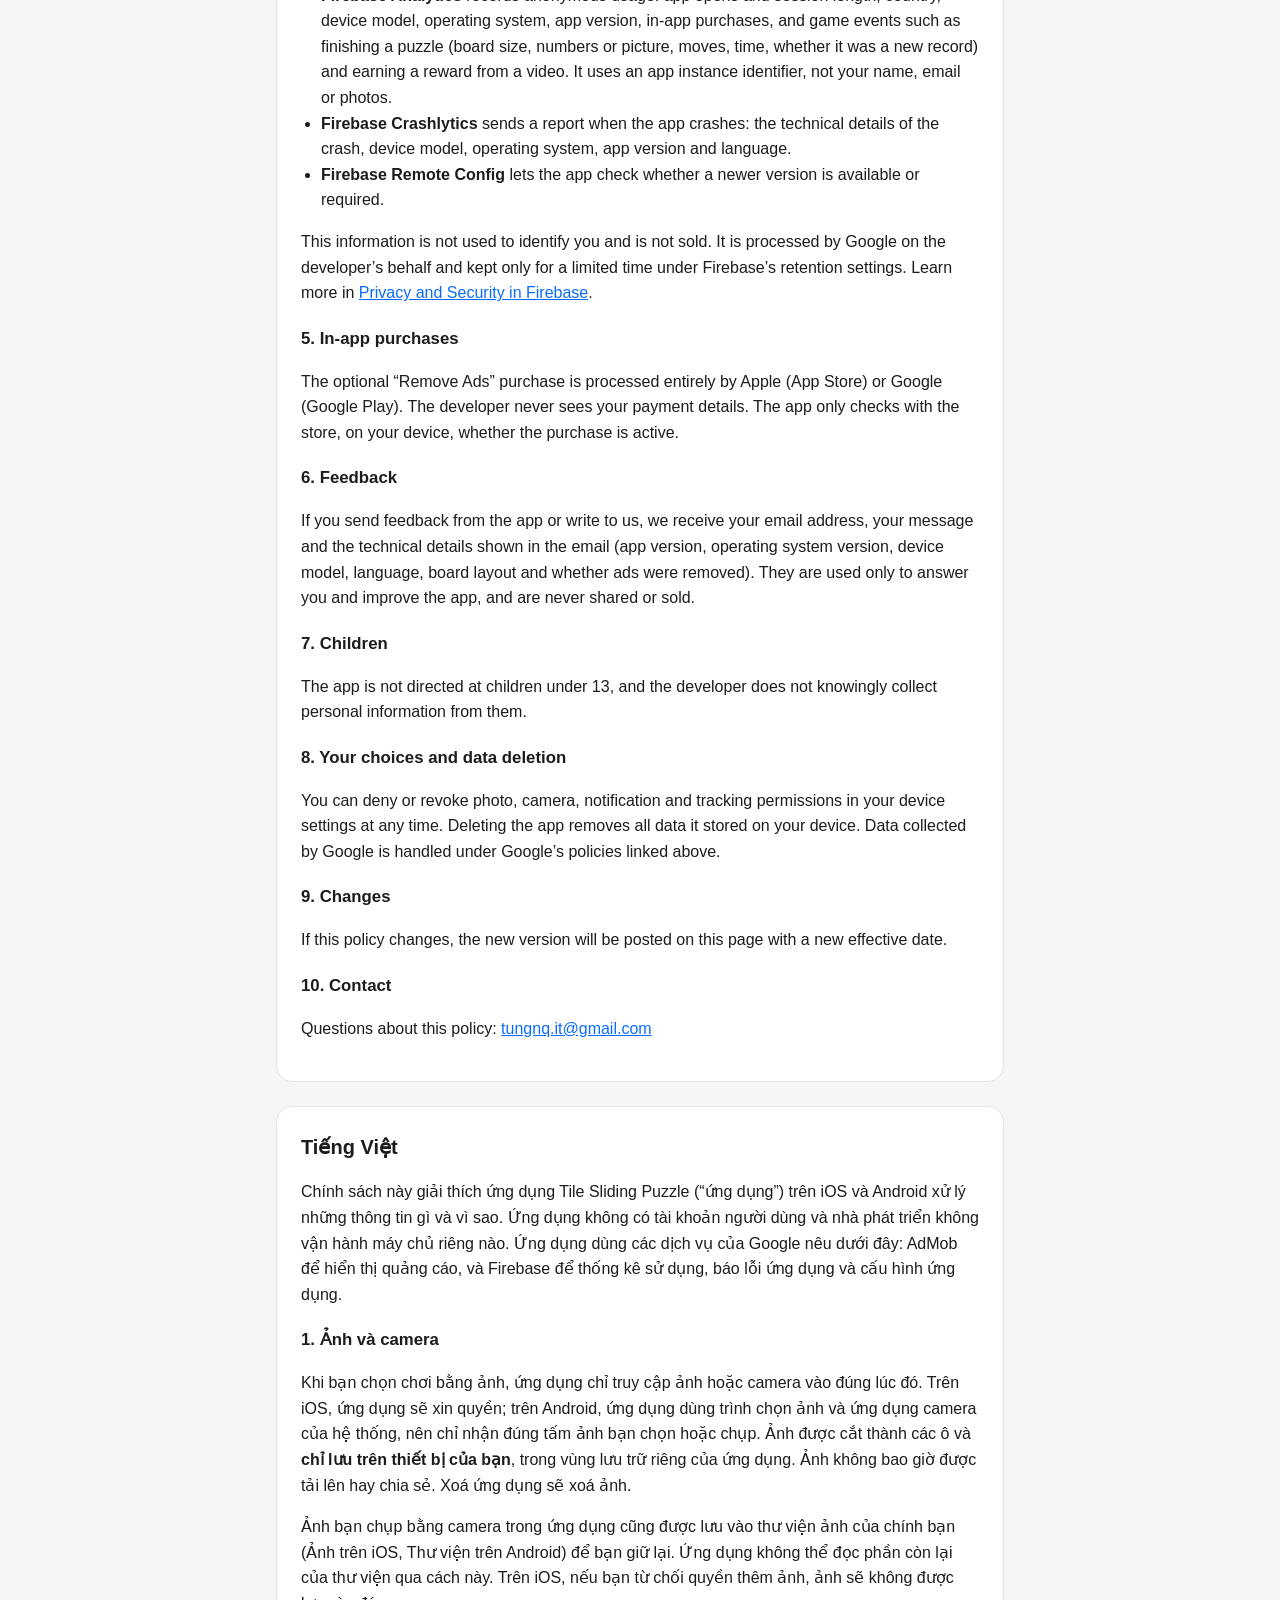
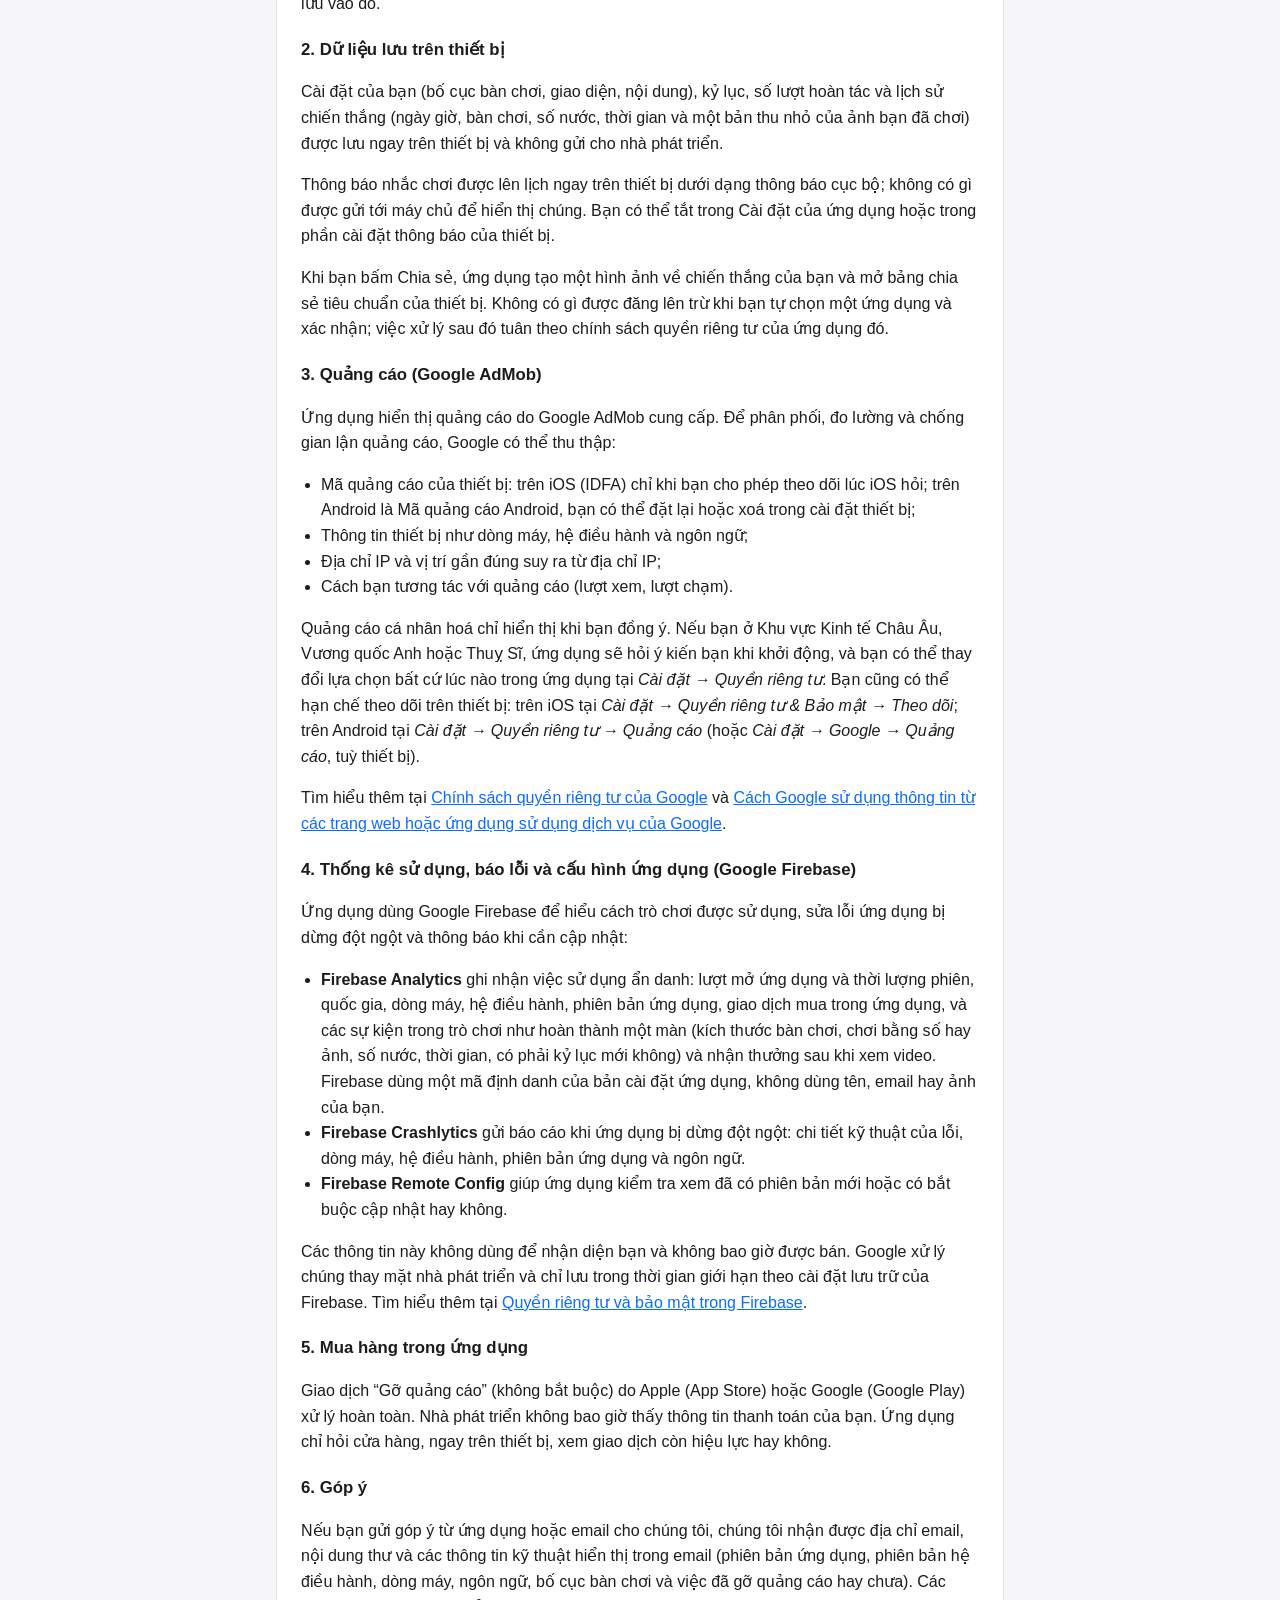
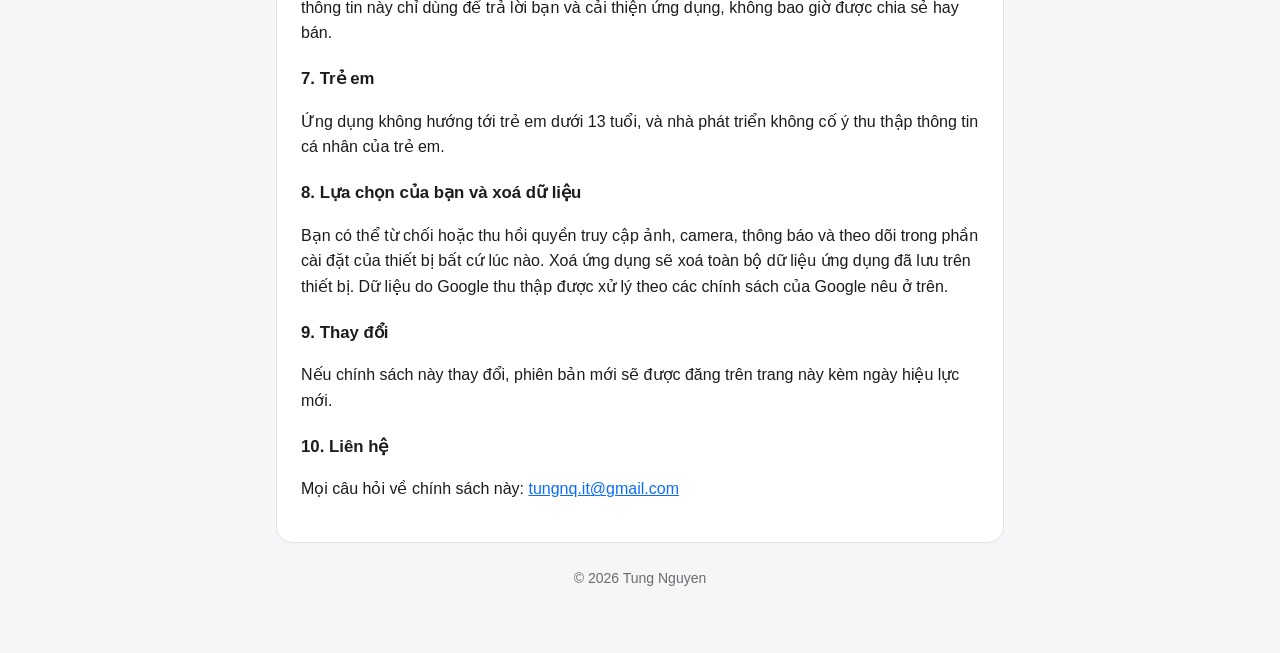
==== commit 18ecd7e9: "Privacy policy: Android and Firebase Cover the Android app alongside iOS (photo picker, Advertising " ====
--- a/tile-sliding-puzzle/privacy-policy.html
+++ b/tile-sliding-puzzle/privacy-policy.html
@@ -4,13 +4,13 @@
   <meta charset="utf-8">
   <meta name="viewport" content="width=device-width, initial-scale=1">
   <title>Tile Sliding Puzzle – Privacy Policy</title>
-  <meta name="description" content="Privacy policy for the Tile Sliding Puzzle iOS app.">
+  <meta name="description" content="Privacy policy for the Tile Sliding Puzzle app on iOS and Android.">
   <link rel="stylesheet" href="../style.css">
 </head>
 <body>
 <main>
   <h1>Tile Sliding Puzzle – Privacy Policy</h1>
-  <p class="muted">Effective date: October 5, 2026 · Developer: Tung Nguyen</p>
+  <p class="muted">Effective date: October 27, 2026 · Developer: Tung Nguyen</p>
 
   <nav class="lang">
     <a href="#en">English</a>
@@ -19,85 +19,105 @@
 
   <section class="card" id="en" lang="en">
     <h2>English</h2>
-    <p>This policy explains what information the Tile Sliding Puzzle app (“the app”) handles and why. The app has no user accounts and the developer does not run any servers that receive your data.</p>
+    <p>This policy explains what information the Tile Sliding Puzzle app (“the app”) for iOS and Android handles and why. The app has no user accounts, and the developer does not run any servers of its own. The app uses the Google services described below: AdMob for ads, and Firebase for usage statistics, crash reports and app configuration.</p>
 
     <h3>1. Photos and camera</h3>
-    <p>If you choose to play with a picture, the app asks to access your photo library or camera only at that moment. The photo you pick or take is cut into tiles and saved <strong>only on your device</strong>, inside the app’s private storage. It is never uploaded or shared. Deleting the app deletes it.</p>
-    <p>Photos you take with the camera inside the app are also saved to your own Photos library, so you keep them. For this the app asks only for permission to <em>add</em> photos; it cannot read the rest of your library this way. If you decline, the photo is simply not saved there.</p>
+    <p>If you choose to play with a picture, the app accesses your photos or camera only at that moment. On iOS it asks for permission; on Android it uses the system photo picker and camera app, which give the app only the photo you choose or take. The photo is cut into tiles and saved <strong>only on your device</strong>, inside the app’s private storage. It is never uploaded or shared. Deleting the app deletes it.</p>
+    <p>Photos you take with the camera inside the app are also saved to your own photo library (Photos on iOS, Gallery on Android), so you keep them. The app cannot read the rest of your library this way. On iOS, if you decline the permission to add photos, the photo is simply not saved there.</p>
 
     <h3>2. Data stored on your device</h3>
     <p>Your settings (board layout, theme, content), best scores, remaining undos and your win history (date, board, moves, time and a small copy of the picture you played with) are stored locally on your device. They are not sent to the developer.</p>
-    <p>When you tap Share, the app creates an image of your win and opens the standard iOS share sheet. Nothing is posted unless you choose an app and confirm; what happens next is governed by that app’s own privacy policy.</p>
+    <p>Play reminders are scheduled on your device as local notifications; nothing is sent to a server to deliver them. You can turn them off in the app’s Settings or in your device’s notification settings.</p>
+    <p>When you tap Share, the app creates an image of your win and opens your device’s standard share sheet. Nothing is posted unless you choose an app and confirm; what happens next is governed by that app’s own privacy policy.</p>
 
     <h3>3. Advertising (Google AdMob)</h3>
     <p>The app shows ads provided by Google AdMob. To deliver, measure and protect ads from fraud, Google may collect:</p>
     <ul>
-      <li>Your device’s advertising identifier (IDFA), only if you allow tracking when iOS asks;</li>
+      <li>Your device’s advertising identifier: on iOS (IDFA) only if you allow tracking when iOS asks; on Android, the Android Advertising ID, which you can reset or delete in your device settings;</li>
       <li>Device information such as model, operating system and language;</li>
       <li>Your IP address and approximate location derived from it;</li>
       <li>How you interact with ads (views, taps).</li>
     </ul>
-    <p>Personalised ads are shown only with your consent. If you are in the European Economic Area, the United Kingdom or Switzerland, the app asks for consent when it starts, and you can change your choice at any time in the app under <em>Settings → Privacy Settings</em>. You can also turn tracking off in iOS under <em>Settings → Privacy &amp; Security → Tracking</em>.</p>
+    <p>Personalised ads are shown only with your consent. If you are in the European Economic Area, the United Kingdom or Switzerland, the app asks for consent when it starts, and you can change your choice at any time in the app under <em>Settings → Privacy Settings</em>. You can also limit tracking on your device: on iOS under <em>Settings → Privacy &amp; Security → Tracking</em>; on Android under <em>Settings → Privacy → Ads</em> (or <em>Settings → Google → Ads</em>, depending on the device).</p>
     <p>Learn more in <a href="https://policies.google.com/privacy">Google’s Privacy Policy</a> and <a href="https://policies.google.com/technologies/partner-sites">How Google uses information from sites or apps that use its services</a>.</p>
 
-    <h3>4. In-app purchases</h3>
-    <p>The optional “Remove Ads” purchase is processed entirely by Apple. The developer never sees your payment details. The app only checks with Apple, on your device, whether the purchase is active.</p>
+    <h3>4. Usage statistics, crash reports and app configuration (Google Firebase)</h3>
+    <p>The app uses Google Firebase to understand how the game is played, to fix crashes and to tell you when an update is needed:</p>
+    <ul>
+      <li><strong>Firebase Analytics</strong> records anonymous usage: app opens and session length, country, device model, operating system, app version, in-app purchases, and game events such as finishing a puzzle (board size, numbers or picture, moves, time, whether it was a new record) and earning a reward from a video. It uses an app instance identifier, not your name, email or photos.</li>
+      <li><strong>Firebase Crashlytics</strong> sends a report when the app crashes: the technical details of the crash, device model, operating system, app version and language.</li>
+      <li><strong>Firebase Remote Config</strong> lets the app check whether a newer version is available or required.</li>
+    </ul>
+    <p>This information is not used to identify you and is not sold. It is processed by Google on the developer’s behalf and kept only for a limited time under Firebase’s retention settings. Learn more in <a href="https://firebase.google.com/support/privacy">Privacy and Security in Firebase</a>.</p>
 
-    <h3>5. Feedback</h3>
-    <p>If you send feedback from the app or write to us, we receive your email address, your message and the technical details shown in the email (app version, iOS version, device model, language, board layout and whether ads were removed). They are used only to answer you and improve the app, and are never shared or sold.</p>
+    <h3>5. In-app purchases</h3>
+    <p>The optional “Remove Ads” purchase is processed entirely by Apple (App Store) or Google (Google Play). The developer never sees your payment details. The app only checks with the store, on your device, whether the purchase is active.</p>
 
-    <h3>6. Children</h3>
+    <h3>6. Feedback</h3>
+    <p>If you send feedback from the app or write to us, we receive your email address, your message and the technical details shown in the email (app version, operating system version, device model, language, board layout and whether ads were removed). They are used only to answer you and improve the app, and are never shared or sold.</p>
+
+    <h3>7. Children</h3>
     <p>The app is not directed at children under 13, and the developer does not knowingly collect personal information from them.</p>
 
-    <h3>7. Your choices and data deletion</h3>
-    <p>You can deny or revoke photo, camera and tracking permissions in iOS Settings at any time. Deleting the app removes all data it stored on your device. Data collected by Google is handled under Google’s policies linked above.</p>
+    <h3>8. Your choices and data deletion</h3>
+    <p>You can deny or revoke photo, camera, notification and tracking permissions in your device settings at any time. Deleting the app removes all data it stored on your device. Data collected by Google is handled under Google’s policies linked above.</p>
 
-    <h3>8. Changes</h3>
+    <h3>9. Changes</h3>
     <p>If this policy changes, the new version will be posted on this page with a new effective date.</p>
 
-    <h3>9. Contact</h3>
+    <h3>10. Contact</h3>
     <p>Questions about this policy: <a href="mailto:tungnq.it@gmail.com">tungnq.it@gmail.com</a></p>
   </section>
 
   <section class="card" id="vi" lang="vi">
     <h2>Tiếng Việt</h2>
-    <p>Chính sách này giải thích ứng dụng Tile Sliding Puzzle (“ứng dụng”) xử lý những thông tin gì và vì sao. Ứng dụng không có tài khoản người dùng và nhà phát triển không vận hành máy chủ nào nhận dữ liệu của bạn.</p>
+    <p>Chính sách này giải thích ứng dụng Tile Sliding Puzzle (“ứng dụng”) trên iOS và Android xử lý những thông tin gì và vì sao. Ứng dụng không có tài khoản người dùng và nhà phát triển không vận hành máy chủ riêng nào. Ứng dụng dùng các dịch vụ của Google nêu dưới đây: AdMob để hiển thị quảng cáo, và Firebase để thống kê sử dụng, báo lỗi ứng dụng và cấu hình ứng dụng.</p>
 
     <h3>1. Ảnh và camera</h3>
-    <p>Khi bạn chọn chơi bằng ảnh, ứng dụng chỉ xin quyền truy cập thư viện ảnh hoặc camera vào đúng lúc đó. Ảnh bạn chọn hoặc chụp được cắt thành các ô và <strong>chỉ lưu trên thiết bị của bạn</strong>, trong vùng lưu trữ riêng của ứng dụng. Ảnh không bao giờ được tải lên hay chia sẻ. Xoá ứng dụng sẽ xoá ảnh.</p>
-    <p>Ảnh bạn chụp bằng camera trong ứng dụng cũng được lưu vào thư viện Ảnh của chính bạn để bạn giữ lại. Để làm việc này, ứng dụng chỉ xin quyền <em>thêm</em> ảnh và không thể đọc phần còn lại của thư viện qua quyền này. Nếu bạn từ chối, ảnh sẽ không được lưu vào đó.</p>
+    <p>Khi bạn chọn chơi bằng ảnh, ứng dụng chỉ truy cập ảnh hoặc camera vào đúng lúc đó. Trên iOS, ứng dụng sẽ xin quyền; trên Android, ứng dụng dùng trình chọn ảnh và ứng dụng camera của hệ thống, nên chỉ nhận đúng tấm ảnh bạn chọn hoặc chụp. Ảnh được cắt thành các ô và <strong>chỉ lưu trên thiết bị của bạn</strong>, trong vùng lưu trữ riêng của ứng dụng. Ảnh không bao giờ được tải lên hay chia sẻ. Xoá ứng dụng sẽ xoá ảnh.</p>
+    <p>Ảnh bạn chụp bằng camera trong ứng dụng cũng được lưu vào thư viện ảnh của chính bạn (Ảnh trên iOS, Thư viện trên Android) để bạn giữ lại. Ứng dụng không thể đọc phần còn lại của thư viện qua cách này. Trên iOS, nếu bạn từ chối quyền thêm ảnh, ảnh sẽ không được lưu vào đó.</p>
 
     <h3>2. Dữ liệu lưu trên thiết bị</h3>
     <p>Cài đặt của bạn (bố cục bàn chơi, giao diện, nội dung), kỷ lục, số lượt hoàn tác và lịch sử chiến thắng (ngày giờ, bàn chơi, số nước, thời gian và một bản thu nhỏ của ảnh bạn đã chơi) được lưu ngay trên thiết bị và không gửi cho nhà phát triển.</p>
-    <p>Khi bạn bấm Chia sẻ, ứng dụng tạo một hình ảnh về chiến thắng của bạn và mở bảng chia sẻ tiêu chuẩn của iOS. Không có gì được đăng lên trừ khi bạn tự chọn một ứng dụng và xác nhận; việc xử lý sau đó tuân theo chính sách quyền riêng tư của ứng dụng đó.</p>
+    <p>Thông báo nhắc chơi được lên lịch ngay trên thiết bị dưới dạng thông báo cục bộ; không có gì được gửi tới máy chủ để hiển thị chúng. Bạn có thể tắt trong Cài đặt của ứng dụng hoặc trong phần cài đặt thông báo của thiết bị.</p>
+    <p>Khi bạn bấm Chia sẻ, ứng dụng tạo một hình ảnh về chiến thắng của bạn và mở bảng chia sẻ tiêu chuẩn của thiết bị. Không có gì được đăng lên trừ khi bạn tự chọn một ứng dụng và xác nhận; việc xử lý sau đó tuân theo chính sách quyền riêng tư của ứng dụng đó.</p>
 
     <h3>3. Quảng cáo (Google AdMob)</h3>
     <p>Ứng dụng hiển thị quảng cáo do Google AdMob cung cấp. Để phân phối, đo lường và chống gian lận quảng cáo, Google có thể thu thập:</p>
     <ul>
-      <li>Mã quảng cáo của thiết bị (IDFA), chỉ khi bạn cho phép theo dõi lúc iOS hỏi;</li>
+      <li>Mã quảng cáo của thiết bị: trên iOS (IDFA) chỉ khi bạn cho phép theo dõi lúc iOS hỏi; trên Android là Mã quảng cáo Android, bạn có thể đặt lại hoặc xoá trong cài đặt thiết bị;</li>
       <li>Thông tin thiết bị như dòng máy, hệ điều hành và ngôn ngữ;</li>
       <li>Địa chỉ IP và vị trí gần đúng suy ra từ địa chỉ IP;</li>
       <li>Cách bạn tương tác với quảng cáo (lượt xem, lượt chạm).</li>
     </ul>
-    <p>Quảng cáo cá nhân hoá chỉ hiển thị khi bạn đồng ý. Nếu bạn ở Khu vực Kinh tế Châu Âu, Vương quốc Anh hoặc Thuỵ Sĩ, ứng dụng sẽ hỏi ý kiến bạn khi khởi động, và bạn có thể thay đổi lựa chọn bất cứ lúc nào trong ứng dụng tại <em>Cài đặt → Quyền riêng tư</em>. Bạn cũng có thể tắt theo dõi trong iOS tại <em>Cài đặt → Quyền riêng tư &amp; Bảo mật → Theo dõi</em>.</p>
+    <p>Quảng cáo cá nhân hoá chỉ hiển thị khi bạn đồng ý. Nếu bạn ở Khu vực Kinh tế Châu Âu, Vương quốc Anh hoặc Thuỵ Sĩ, ứng dụng sẽ hỏi ý kiến bạn khi khởi động, và bạn có thể thay đổi lựa chọn bất cứ lúc nào trong ứng dụng tại <em>Cài đặt → Quyền riêng tư</em>. Bạn cũng có thể hạn chế theo dõi trên thiết bị: trên iOS tại <em>Cài đặt → Quyền riêng tư &amp; Bảo mật → Theo dõi</em>; trên Android tại <em>Cài đặt → Quyền riêng tư → Quảng cáo</em> (hoặc <em>Cài đặt → Google → Quảng cáo</em>, tuỳ thiết bị).</p>
     <p>Tìm hiểu thêm tại <a href="https://policies.google.com/privacy?hl=vi">Chính sách quyền riêng tư của Google</a> và <a href="https://policies.google.com/technologies/partner-sites?hl=vi">Cách Google sử dụng thông tin từ các trang web hoặc ứng dụng sử dụng dịch vụ của Google</a>.</p>
 
-    <h3>4. Mua hàng trong ứng dụng</h3>
-    <p>Giao dịch “Gỡ quảng cáo” (không bắt buộc) do Apple xử lý hoàn toàn. Nhà phát triển không bao giờ thấy thông tin thanh toán của bạn. Ứng dụng chỉ hỏi Apple, ngay trên thiết bị, xem giao dịch còn hiệu lực hay không.</p>
+    <h3>4. Thống kê sử dụng, báo lỗi và cấu hình ứng dụng (Google Firebase)</h3>
+    <p>Ứng dụng dùng Google Firebase để hiểu cách trò chơi được sử dụng, sửa lỗi ứng dụng bị dừng đột ngột và thông báo khi cần cập nhật:</p>
+    <ul>
+      <li><strong>Firebase Analytics</strong> ghi nhận việc sử dụng ẩn danh: lượt mở ứng dụng và thời lượng phiên, quốc gia, dòng máy, hệ điều hành, phiên bản ứng dụng, giao dịch mua trong ứng dụng, và các sự kiện trong trò chơi như hoàn thành một màn (kích thước bàn chơi, chơi bằng số hay ảnh, số nước, thời gian, có phải kỷ lục mới không) và nhận thưởng sau khi xem video. Firebase dùng một mã định danh của bản cài đặt ứng dụng, không dùng tên, email hay ảnh của bạn.</li>
+      <li><strong>Firebase Crashlytics</strong> gửi báo cáo khi ứng dụng bị dừng đột ngột: chi tiết kỹ thuật của lỗi, dòng máy, hệ điều hành, phiên bản ứng dụng và ngôn ngữ.</li>
+      <li><strong>Firebase Remote Config</strong> giúp ứng dụng kiểm tra xem đã có phiên bản mới hoặc có bắt buộc cập nhật hay không.</li>
+    </ul>
+    <p>Các thông tin này không dùng để nhận diện bạn và không bao giờ được bán. Google xử lý chúng thay mặt nhà phát triển và chỉ lưu trong thời gian giới hạn theo cài đặt lưu trữ của Firebase. Tìm hiểu thêm tại <a href="https://firebase.google.com/support/privacy">Quyền riêng tư và bảo mật trong Firebase</a>.</p>
 
-    <h3>5. Góp ý</h3>
-    <p>Nếu bạn gửi góp ý từ ứng dụng hoặc email cho chúng tôi, chúng tôi nhận được địa chỉ email, nội dung thư và các thông tin kỹ thuật hiển thị trong email (phiên bản ứng dụng, phiên bản iOS, dòng máy, ngôn ngữ, bố cục bàn chơi và việc đã gỡ quảng cáo hay chưa). Các thông tin này chỉ dùng để trả lời bạn và cải thiện ứng dụng, không bao giờ được chia sẻ hay bán.</p>
+    <h3>5. Mua hàng trong ứng dụng</h3>
+    <p>Giao dịch “Gỡ quảng cáo” (không bắt buộc) do Apple (App Store) hoặc Google (Google Play) xử lý hoàn toàn. Nhà phát triển không bao giờ thấy thông tin thanh toán của bạn. Ứng dụng chỉ hỏi cửa hàng, ngay trên thiết bị, xem giao dịch còn hiệu lực hay không.</p>
 
-    <h3>6. Trẻ em</h3>
+    <h3>6. Góp ý</h3>
+    <p>Nếu bạn gửi góp ý từ ứng dụng hoặc email cho chúng tôi, chúng tôi nhận được địa chỉ email, nội dung thư và các thông tin kỹ thuật hiển thị trong email (phiên bản ứng dụng, phiên bản hệ điều hành, dòng máy, ngôn ngữ, bố cục bàn chơi và việc đã gỡ quảng cáo hay chưa). Các thông tin này chỉ dùng để trả lời bạn và cải thiện ứng dụng, không bao giờ được chia sẻ hay bán.</p>
+
+    <h3>7. Trẻ em</h3>
     <p>Ứng dụng không hướng tới trẻ em dưới 13 tuổi, và nhà phát triển không cố ý thu thập thông tin cá nhân của trẻ em.</p>
 
-    <h3>7. Lựa chọn của bạn và xoá dữ liệu</h3>
-    <p>Bạn có thể từ chối hoặc thu hồi quyền truy cập ảnh, camera và theo dõi trong phần Cài đặt của iOS bất cứ lúc nào. Xoá ứng dụng sẽ xoá toàn bộ dữ liệu ứng dụng đã lưu trên thiết bị. Dữ liệu do Google thu thập được xử lý theo các chính sách của Google nêu ở trên.</p>
+    <h3>8. Lựa chọn của bạn và xoá dữ liệu</h3>
+    <p>Bạn có thể từ chối hoặc thu hồi quyền truy cập ảnh, camera, thông báo và theo dõi trong phần cài đặt của thiết bị bất cứ lúc nào. Xoá ứng dụng sẽ xoá toàn bộ dữ liệu ứng dụng đã lưu trên thiết bị. Dữ liệu do Google thu thập được xử lý theo các chính sách của Google nêu ở trên.</p>
 
-    <h3>8. Thay đổi</h3>
+    <h3>9. Thay đổi</h3>
     <p>Nếu chính sách này thay đổi, phiên bản mới sẽ được đăng trên trang này kèm ngày hiệu lực mới.</p>
 
-    <h3>9. Liên hệ</h3>
+    <h3>10. Liên hệ</h3>
     <p>Mọi câu hỏi về chính sách này: <a href="mailto:tungnq.it@gmail.com">tungnq.it@gmail.com</a></p>
   </section>
 
